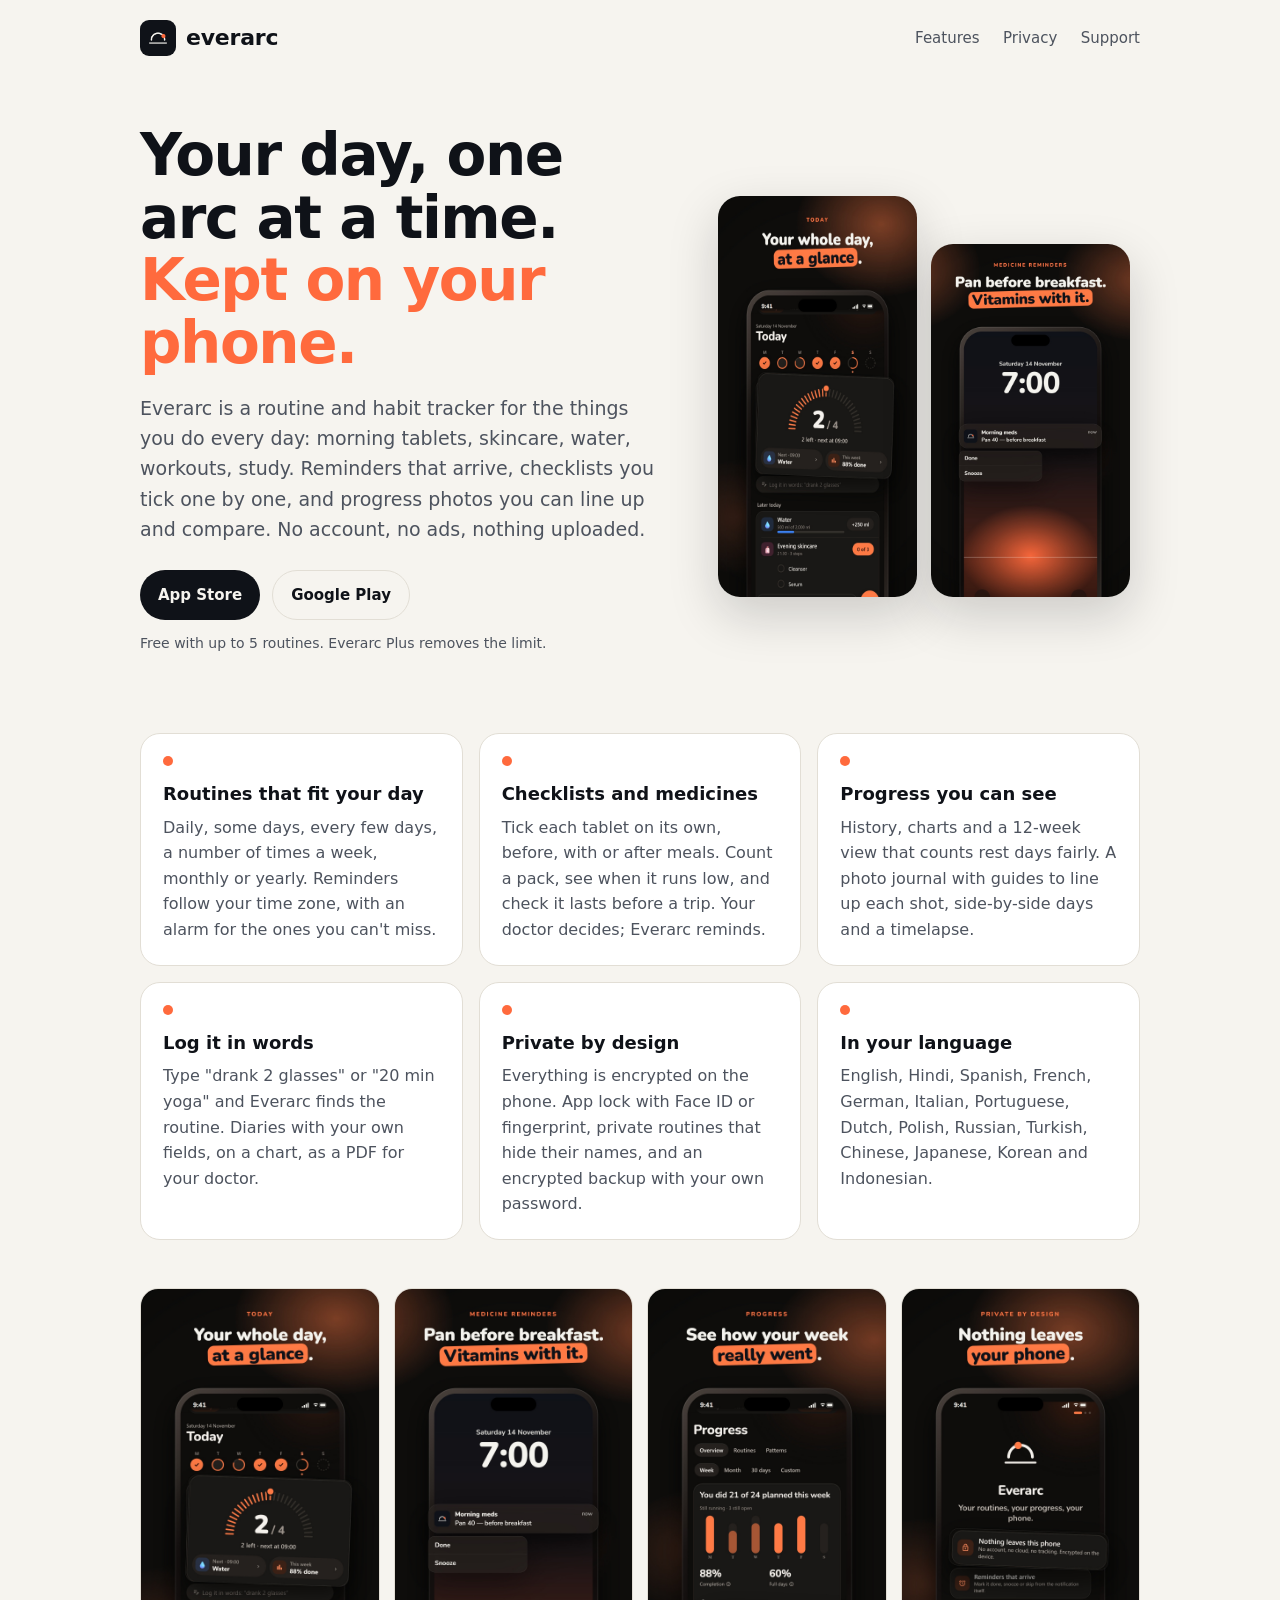
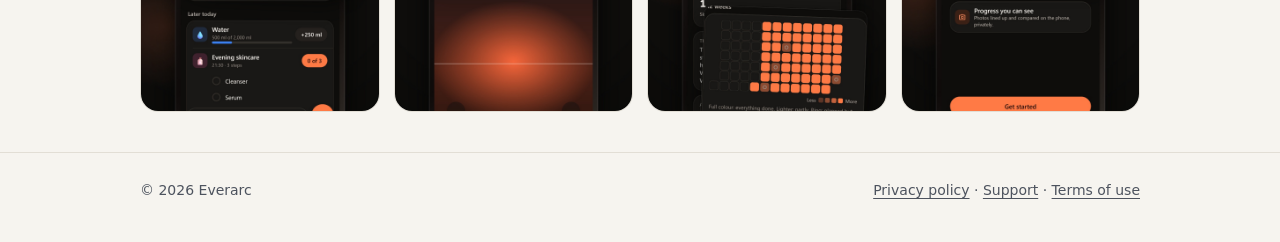
==== index.html @ e2e40fe5 "Everarc site: landing page, privacy policy and support" ====
<!doctype html>
<html lang="en">
<head>
  <meta charset="utf-8">
  <meta name="viewport" content="width=device-width, initial-scale=1">
  <title>Everarc: routines, medicines and progress photos, kept on your phone</title>
  <meta name="description" content="A private routine and habit tracker. Medicine checklists, reminders that arrive and progress photos, encrypted on your phone. No account, no ads, nothing uploaded.">
  <meta name="theme-color" content="#0F1218">
  <link rel="icon" href="img/icon.png">
  <link rel="apple-touch-icon" href="img/icon.png">
  <link rel="stylesheet" href="styles.css">
  <meta property="og:title" content="Everarc">
  <meta property="og:description" content="Routines, medicine checklists and progress photos, kept encrypted on your phone. No account, no ads, nothing uploaded.">
  <meta property="og:image" content="img/og.jpg">
  <meta property="og:type" content="website">
</head>
<body>
  <header class="top">
    <div class="wrap">
      <a class="brand" href="./"><img src="img/icon.png" alt="" width="36" height="36">everarc</a>
      <nav aria-label="Main">
        <a href="#features">Features</a>
        <a href="privacy/">Privacy</a>
        <a href="support/">Support</a>
      </nav>
    </div>
  </header>

  <main>
    <div class="wrap hero">
      <div>
        <h1>Your day, one arc at a time. <em>Kept on your phone.</em></h1>
        <p class="lede">Everarc is a routine and habit tracker for the things you do every day: morning tablets, skincare, water, workouts, study. Reminders that arrive, checklists you tick one by one, and progress photos you can line up and compare. No account, no ads, nothing uploaded.</p>
        <div class="badges">
          <a class="badge" href="https://apps.apple.com/app/id6832285557">App Store</a>
          <a class="badge soft" href="https://play.google.com/store/apps/details?id=com.everarc.app">Google Play</a>
        </div>
        <p class="note">Free with up to 5 routines. Everarc Plus removes the limit.</p>
      </div>
      <div class="phones">
        <img src="img/1-today.jpg" alt="Everarc's Today screen with a morning routine ring and today's routines" width="1080" height="1920">
        <img src="img/2-meds.jpg" alt="A medicine checklist reminder on the lock screen" width="1080" height="1920" loading="lazy">
      </div>
    </div>

    <section id="features" class="wrap points" aria-label="What it does">
      <div class="card"><div class="dot"></div><h3>Routines that fit your day</h3><p>Daily, some days, every few days, a number of times a week, monthly or yearly. Reminders follow your time zone, with an alarm for the ones you can't miss.</p></div>
      <div class="card"><div class="dot"></div><h3>Checklists and medicines</h3><p>Tick each tablet on its own, before, with or after meals. Count a pack, see when it runs low, and check it lasts before a trip. Your doctor decides; Everarc reminds.</p></div>
      <div class="card"><div class="dot"></div><h3>Progress you can see</h3><p>History, charts and a 12-week view that counts rest days fairly. A photo journal with guides to line up each shot, side-by-side days and a timelapse.</p></div>
      <div class="card"><div class="dot"></div><h3>Log it in words</h3><p>Type "drank 2 glasses" or "20 min yoga" and Everarc finds the routine. Diaries with your own fields, on a chart, as a PDF for your doctor.</p></div>
      <div class="card"><div class="dot"></div><h3>Private by design</h3><p>Everything is encrypted on the phone. App lock with Face ID or fingerprint, private routines that hide their names, and an encrypted backup with your own password.</p></div>
      <div class="card"><div class="dot"></div><h3>In your language</h3><p>English, Hindi, Spanish, French, German, Italian, Portuguese, Dutch, Polish, Russian, Turkish, Chinese, Japanese, Korean and Indonesian.</p></div>
    </section>

    <section class="wrap strip" aria-label="Screens">
      <img src="img/1-today.jpg" alt="Today" loading="lazy" width="1080" height="1920">
      <img src="img/2-meds.jpg" alt="Medicine reminder" loading="lazy" width="1080" height="1920">
      <img src="img/5-progress.jpg" alt="Progress charts" loading="lazy" width="1080" height="1920">
      <img src="img/8-privacy.jpg" alt="Nothing leaves your phone" loading="lazy" width="1080" height="1920">
    </section>
  </main>

  <footer>
    <div class="wrap">
      <span>© 2026 Everarc</span>
      <span><a href="privacy/">Privacy policy</a> · <a href="support/">Support</a> · <a href="https://www.apple.com/legal/internet-services/itunes/dev/stdeula/">Terms of use</a></span>
    </div>
  </footer>
</body>
</html>
---- styles.css ----
:root {
  --ink: #0f1218;
  --paper: #f6f4ef;
  --ember: #ff6a3d;
  --ember-deep: #b93a0e;
  --bg: var(--paper);
  --surface: #ffffff;
  --text: var(--ink);
  --muted: #4d535e;
  --line: #e2ded5;
  --link: var(--ember-deep);
  --radius: 20px;
  color-scheme: light dark;
}
@media (prefers-color-scheme: dark) {
  :root {
    --bg: var(--ink);
    --surface: #171b23;
    --text: var(--paper);
    --muted: #a9aeb8;
    --line: #262b35;
    --link: var(--ember);
  }
}

* { box-sizing: border-box; }
html { -webkit-text-size-adjust: 100%; }
body {
  margin: 0;
  background: var(--bg);
  color: var(--text);
  font: 17px/1.6 ui-rounded, "SF Pro Rounded", system-ui, -apple-system, "Segoe UI", Roboto, "Noto Sans", sans-serif;
}
a { color: var(--link); text-underline-offset: 3px; }
a:focus-visible, button:focus-visible { outline: 3px solid var(--ember); outline-offset: 3px; border-radius: 6px; }
img { max-width: 100%; height: auto; display: block; }

.wrap { max-width: 1040px; margin: 0 auto; padding: 0 20px; }
.narrow { max-width: 720px; }

header.top { padding: 20px 0; }
header.top .wrap { display: flex; align-items: center; justify-content: space-between; gap: 16px; }
.brand { display: flex; align-items: center; gap: 10px; text-decoration: none; color: var(--text); font-weight: 650; font-size: 22px; letter-spacing: -0.01em; }
.brand img { width: 36px; height: 36px; border-radius: 9px; }
nav a { color: var(--muted); text-decoration: none; margin-left: 18px; font-size: 15px; }
nav a:hover { color: var(--text); }

.hero { padding-block: 48px 24px; display: grid; gap: 40px; align-items: center; grid-template-columns: 1.1fr 0.9fr; }
.hero h1 { font-size: clamp(36px, 6vw, 58px); line-height: 1.08; letter-spacing: -0.025em; margin: 0 0 18px; }
.hero h1 em { font-style: normal; color: var(--ember); }
.lede { font-size: 19px; color: var(--muted); margin: 0 0 26px; max-width: 34em; }
.badges { display: flex; flex-wrap: wrap; gap: 12px; }
.badge { display: inline-flex; align-items: center; gap: 8px; padding: 12px 18px; border-radius: 999px; background: var(--ink); color: var(--paper); text-decoration: none; font-weight: 600; font-size: 15px; }
@media (prefers-color-scheme: dark) { .badge { background: var(--ember); color: var(--ink); } }
.badge.soft { background: transparent; color: var(--text); border: 1.5px solid var(--line); }
.note { font-size: 14px; color: var(--muted); margin-top: 12px; }

.phones { display: flex; gap: 14px; justify-content: center; }
.phones img { width: 46%; border-radius: 22px; box-shadow: 0 18px 50px rgba(15, 18, 24, 0.18); }
.phones img:nth-child(2) { margin-top: 48px; }

.points { display: grid; grid-template-columns: repeat(3, 1fr); gap: 16px; padding-block: 40px; }
.card { background: var(--surface); border: 1px solid var(--line); border-radius: var(--radius); padding: 22px; }
.card h3 { margin: 0 0 6px; font-size: 18px; }
.card p { margin: 0; color: var(--muted); font-size: 16px; }
.dot { width: 10px; height: 10px; border-radius: 50%; background: var(--ember); margin-bottom: 14px; }

.strip { display: grid; grid-template-columns: repeat(4, 1fr); gap: 14px; padding-block: 8px 40px; }
.strip img { border-radius: 18px; border: 1px solid var(--line); }

section h2 { font-size: 28px; letter-spacing: -0.015em; margin: 0 0 10px; }

.doc { padding-block: 24px 64px; }
.doc h1 { font-size: 40px; letter-spacing: -0.02em; margin: 8px 0 4px; }
.doc h2 { font-size: 21px; margin: 34px 0 8px; }
.doc p, .doc li { color: var(--muted); }
.doc .updated { font-size: 15px; color: var(--muted); margin: 0 0 18px; }
.doc .short { background: var(--surface); border: 1px solid var(--line); border-radius: var(--radius); padding: 18px 20px; color: var(--text); }
details { background: var(--surface); border: 1px solid var(--line); border-radius: 14px; padding: 14px 18px; margin: 10px 0; }
details summary { cursor: pointer; font-weight: 600; color: var(--text); }
details p { margin: 10px 0 2px; }

footer { border-top: 1px solid var(--line); padding: 26px 0 40px; color: var(--muted); font-size: 14px; }
footer .wrap { display: flex; flex-wrap: wrap; gap: 10px 22px; justify-content: space-between; }
footer a { color: var(--muted); }

@media (max-width: 820px) {
  .hero { grid-template-columns: 1fr; padding-block-start: 24px; }
  .points { grid-template-columns: 1fr; }
  .strip { grid-template-columns: repeat(2, 1fr); }
  nav a { margin-left: 12px; }
}
@media (max-width: 420px) {
  nav a:first-child { display: none; }
}
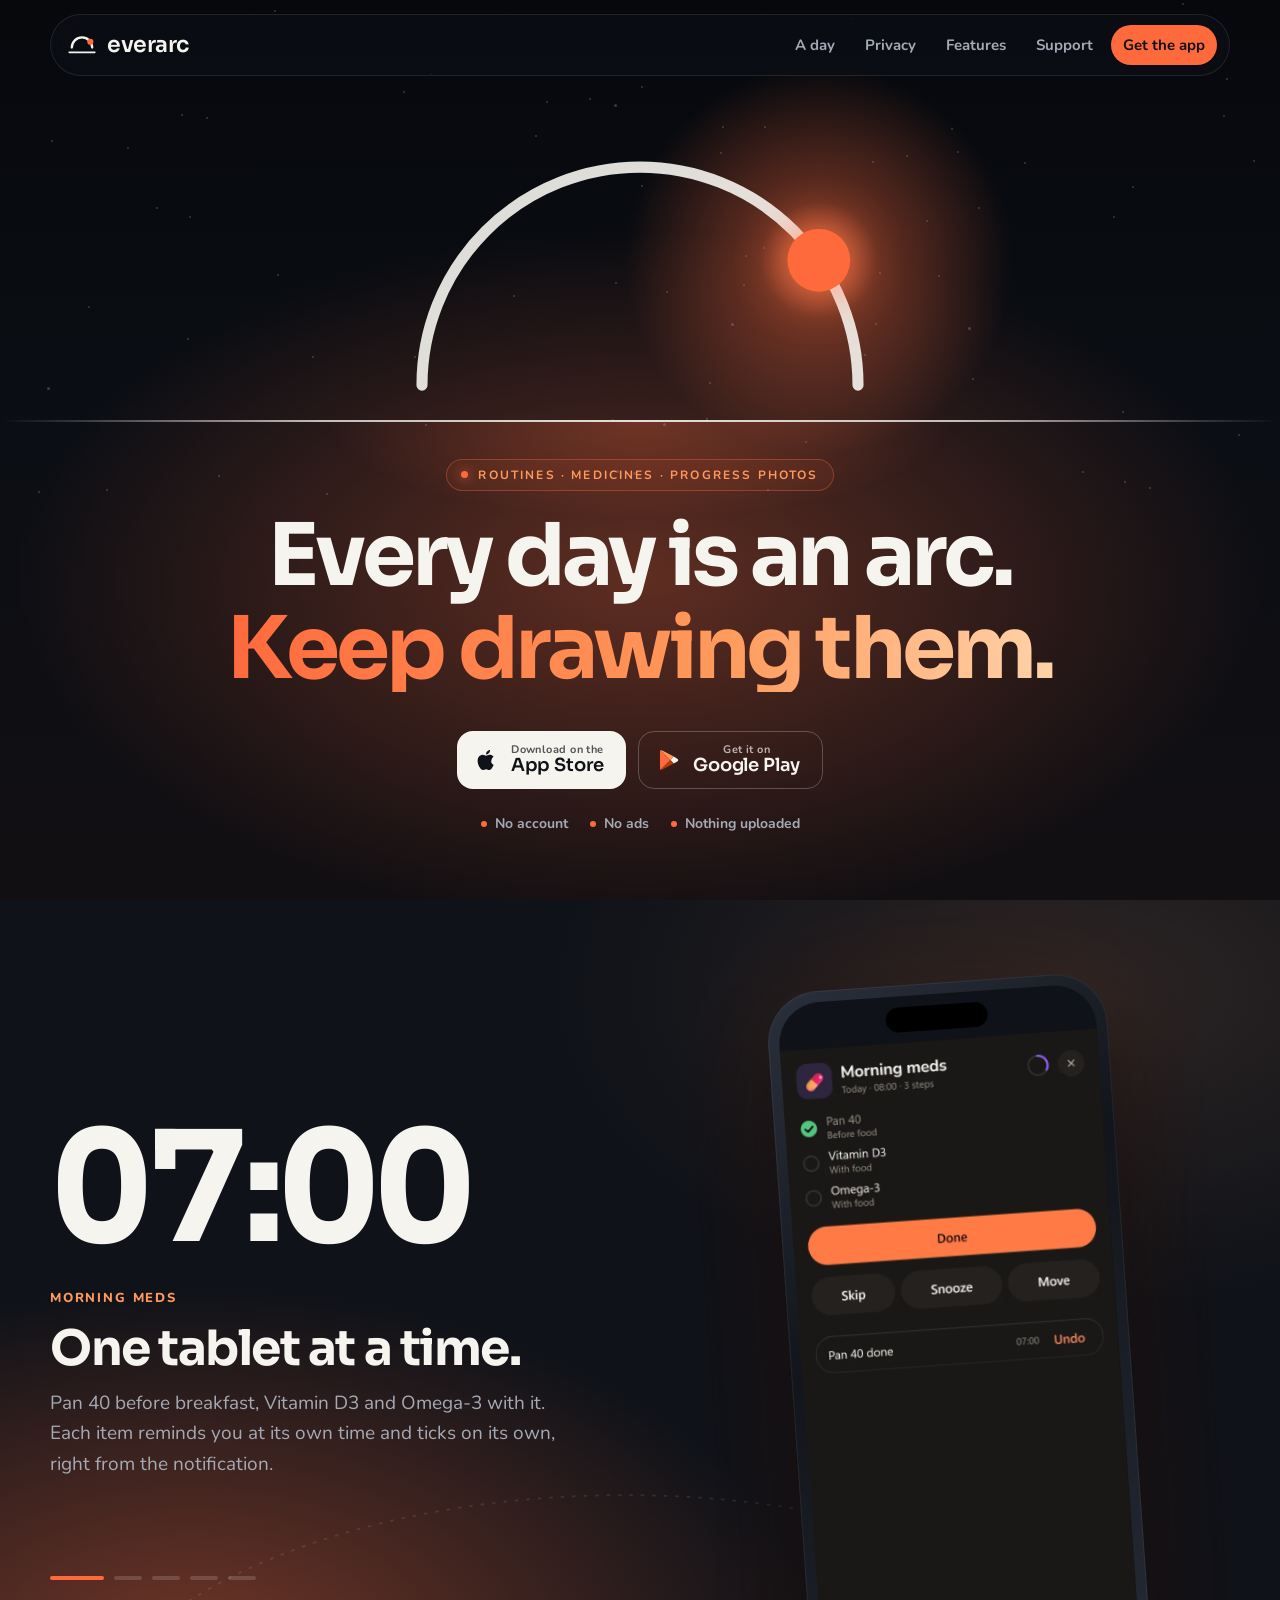
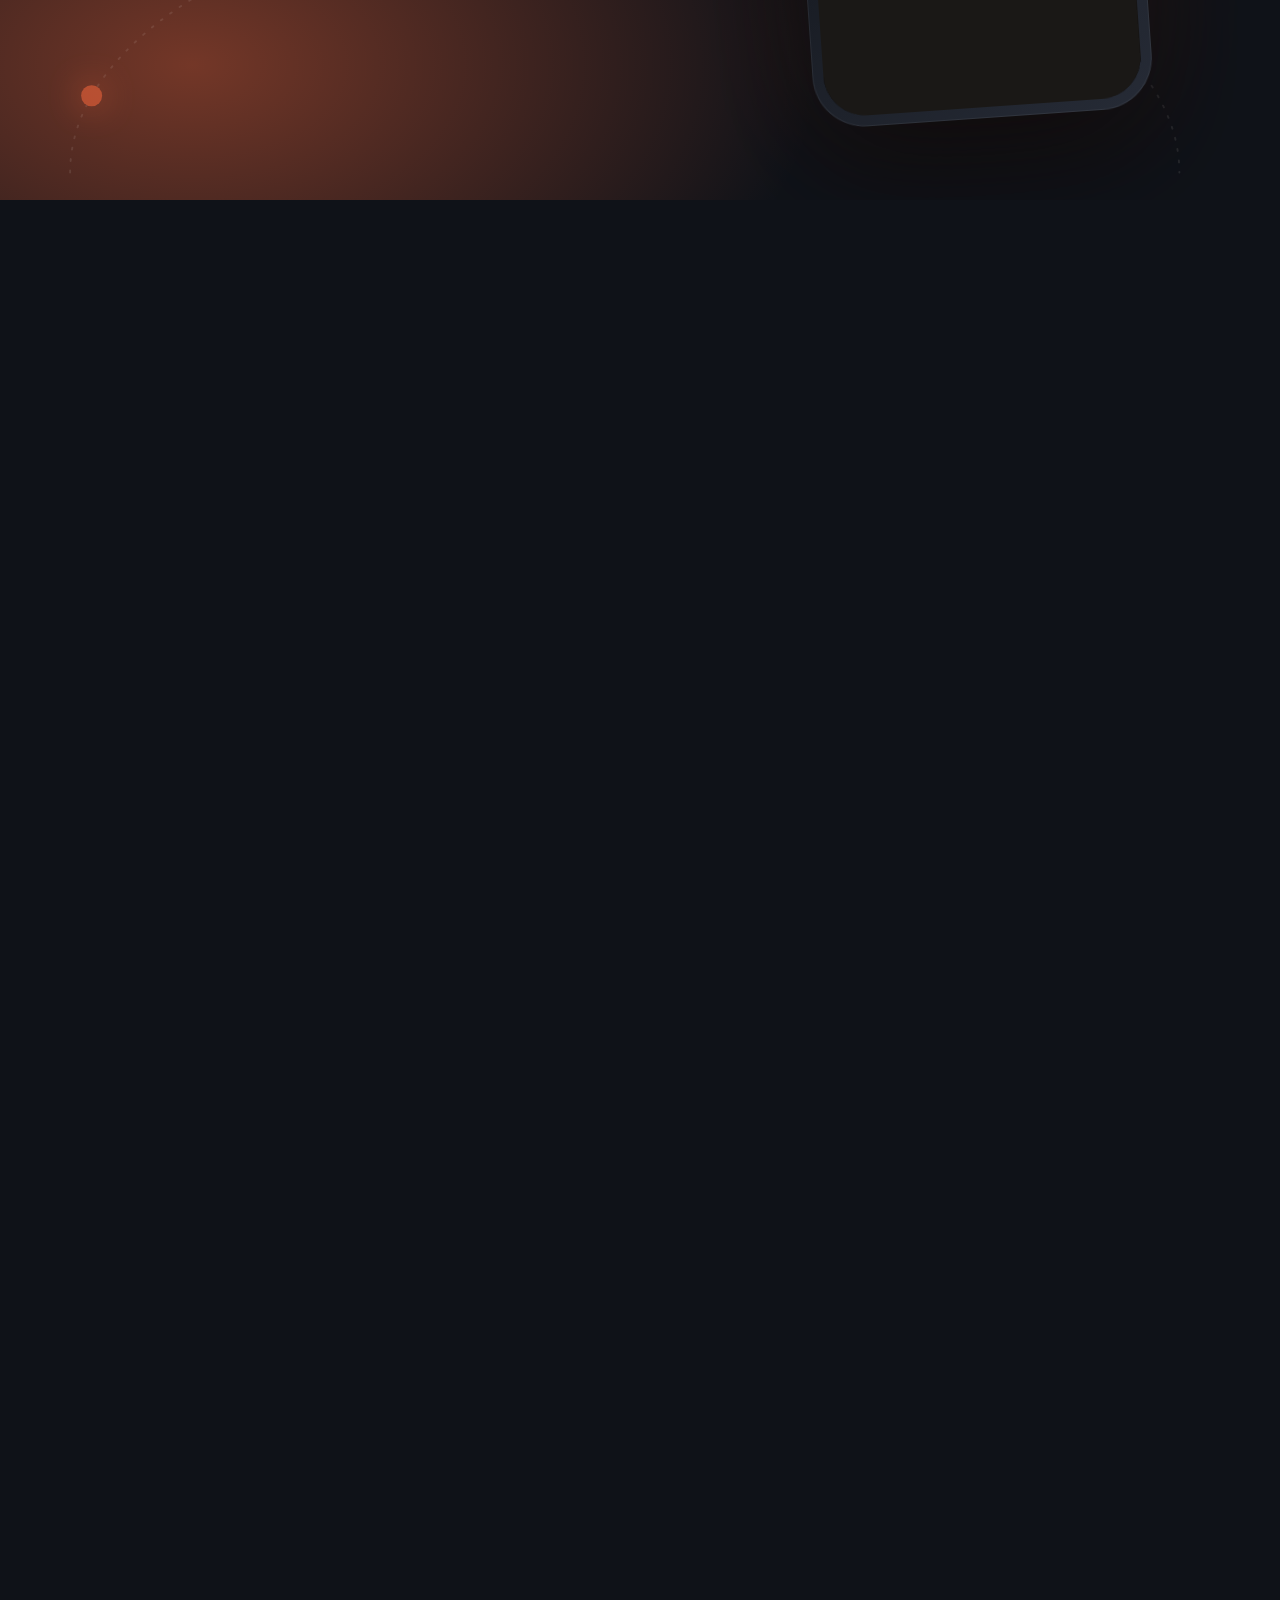
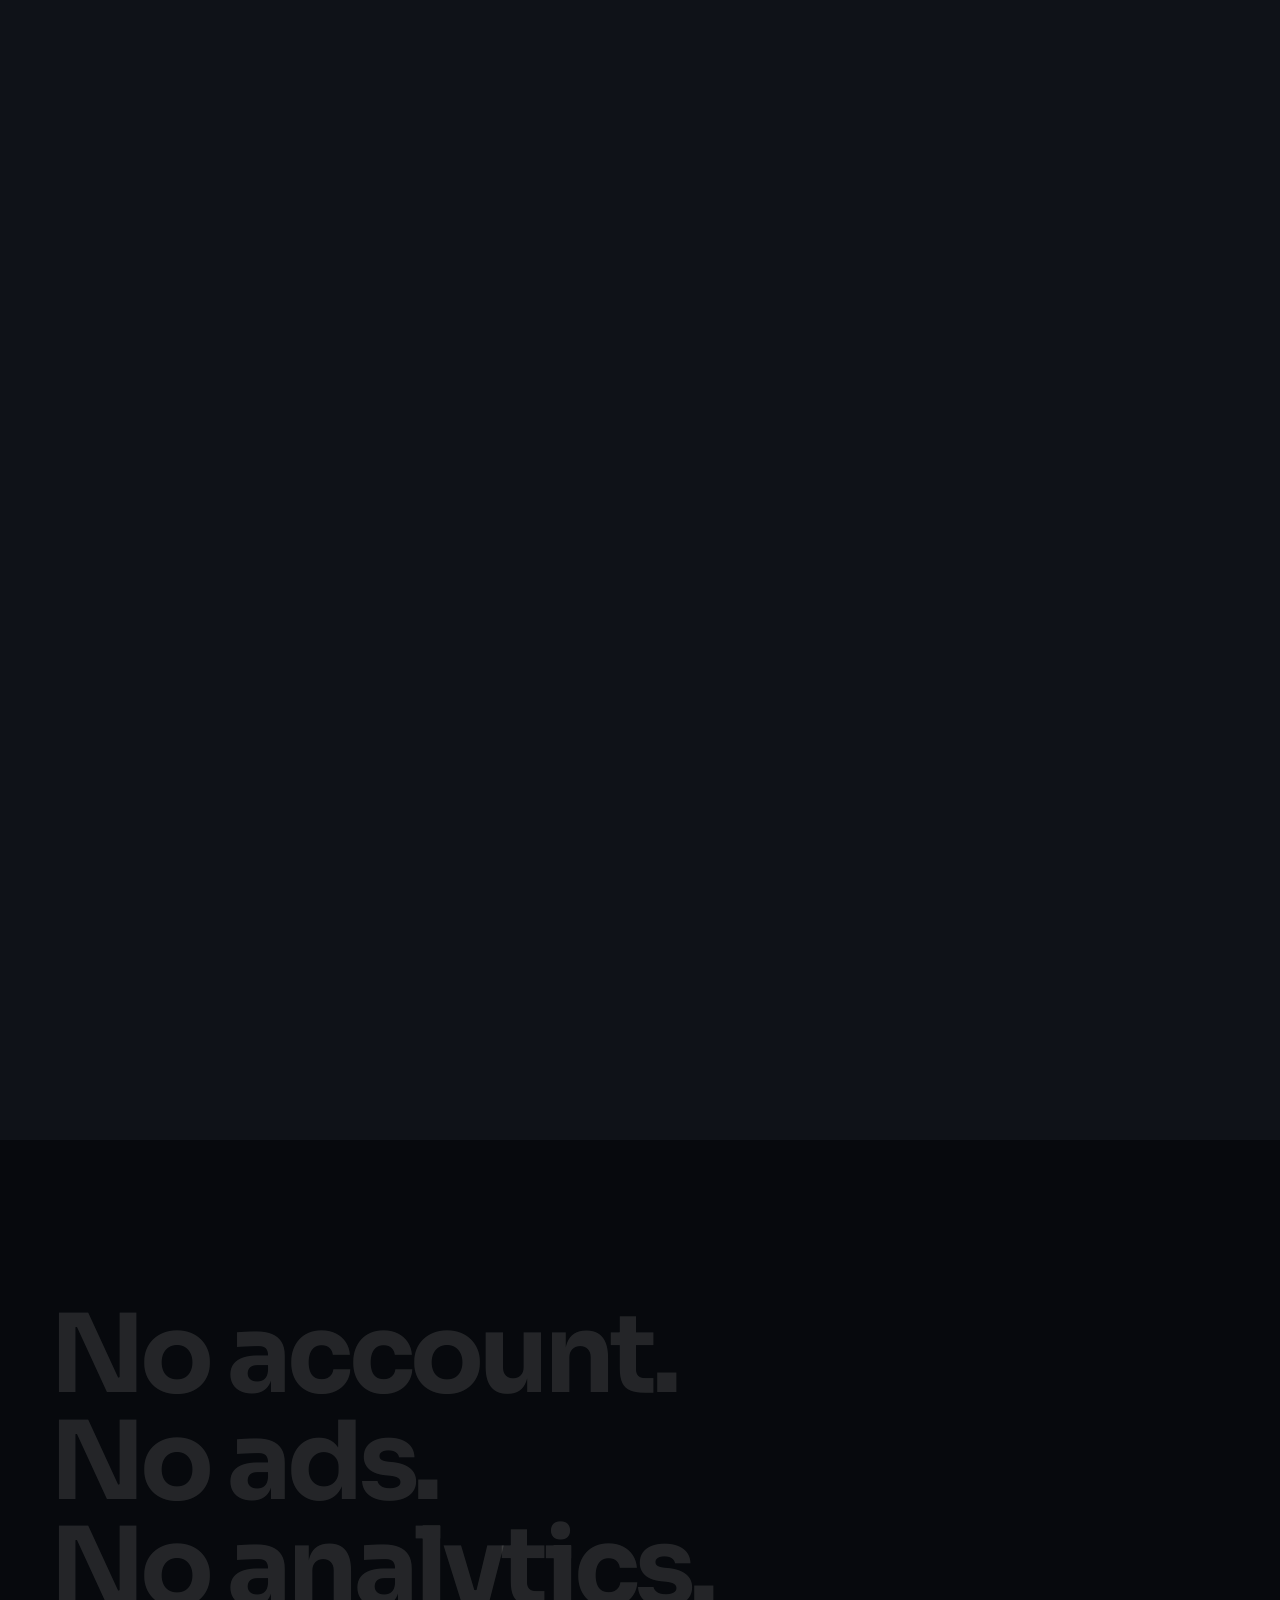
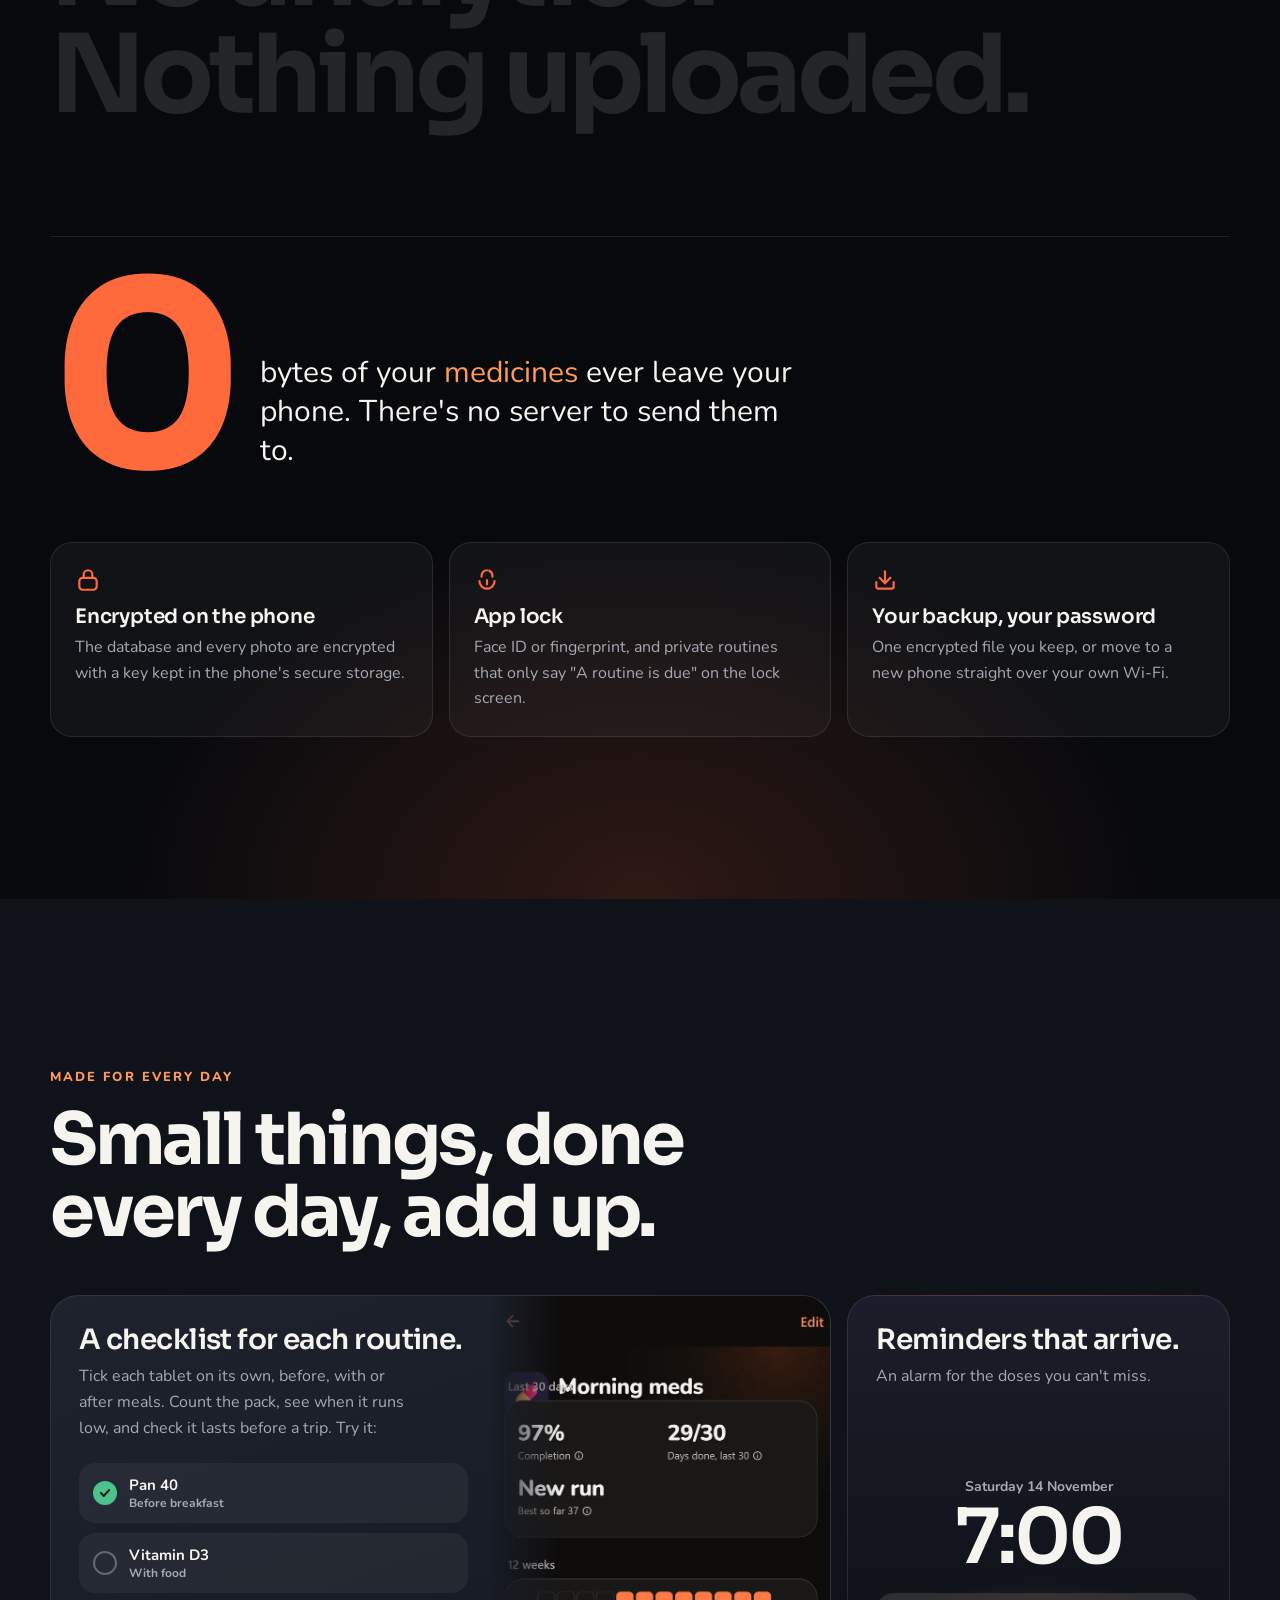
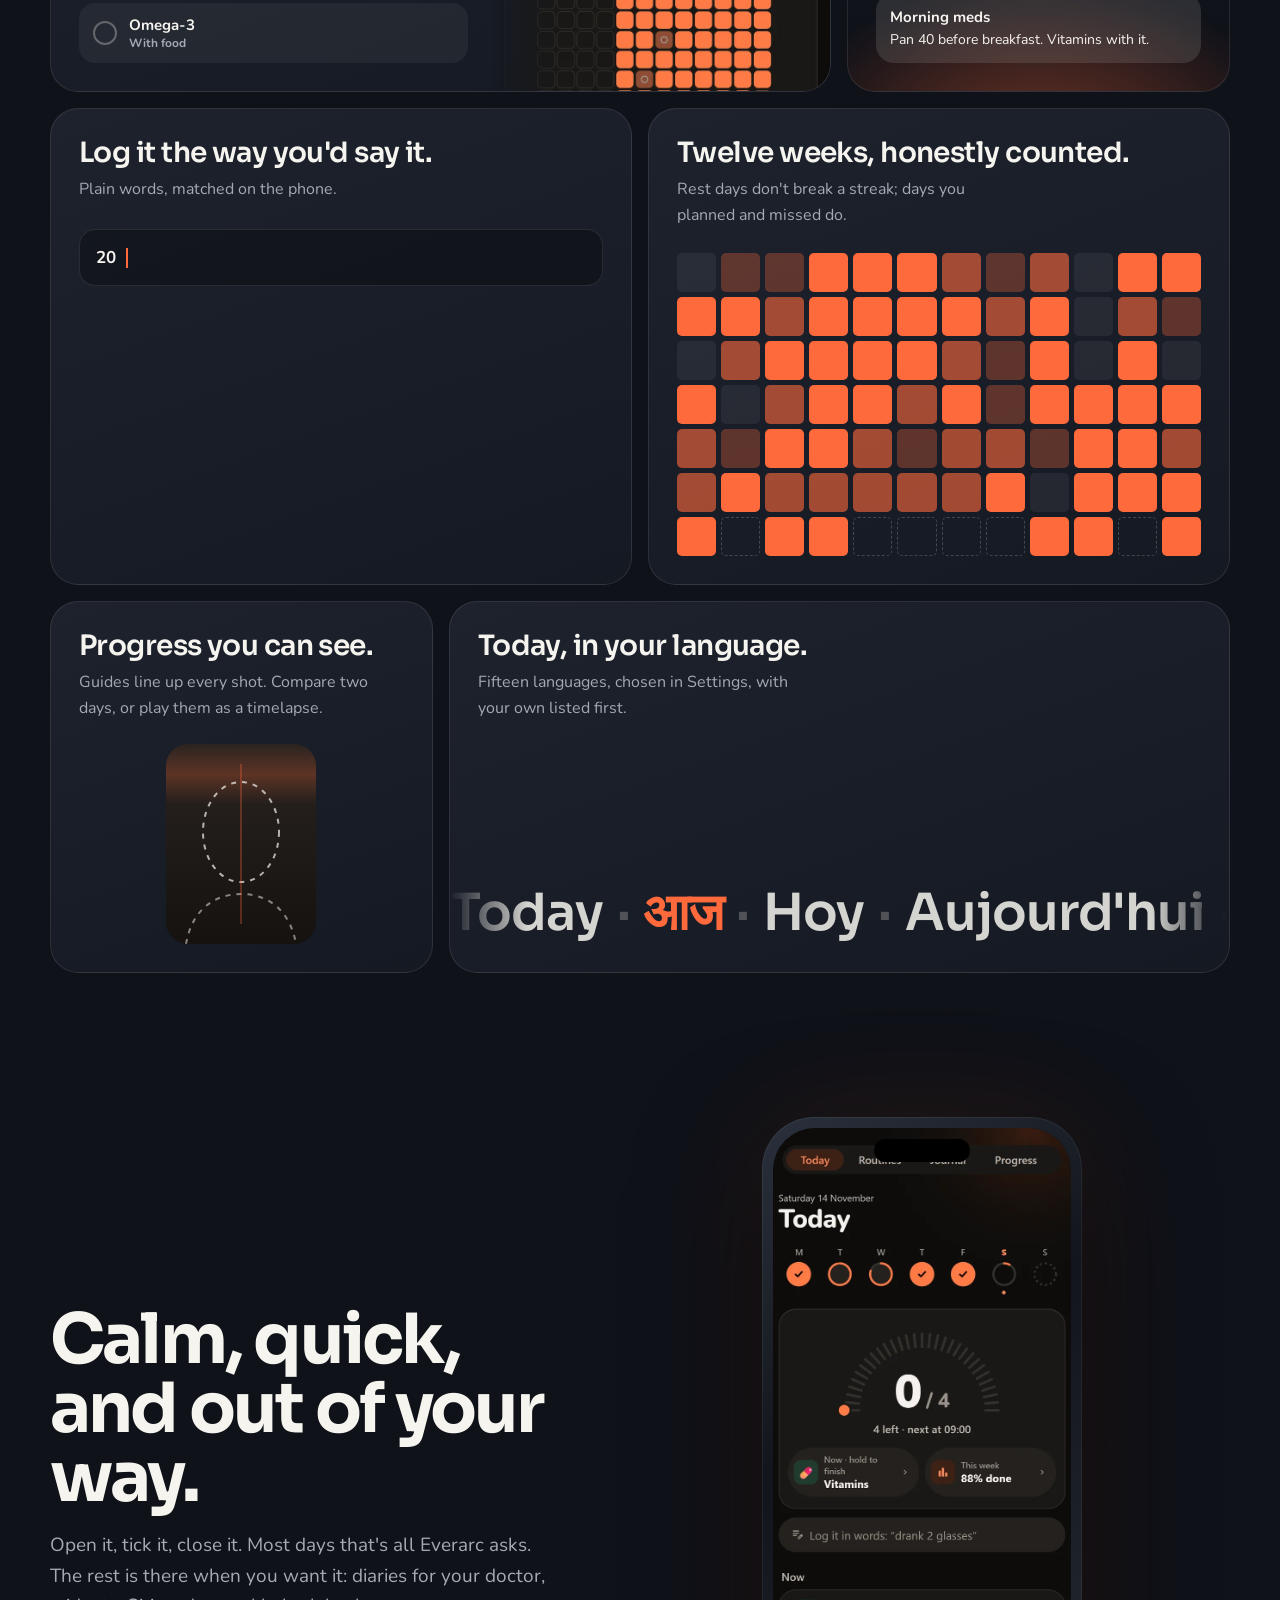
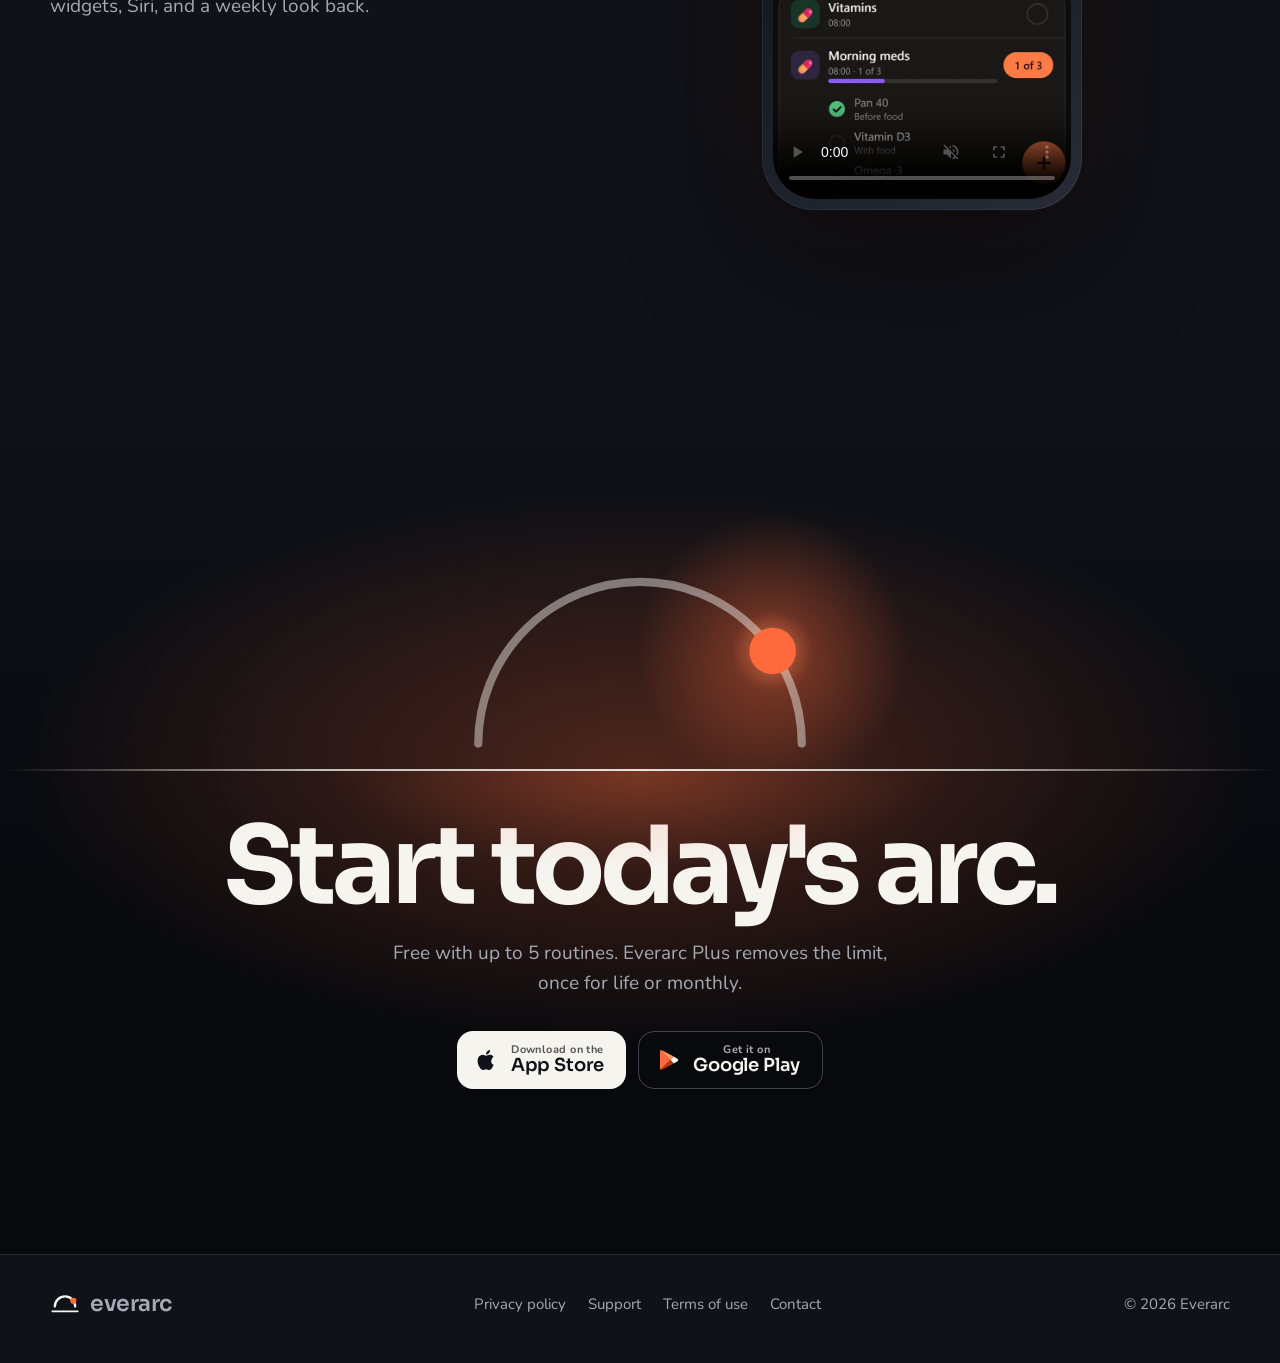
==== commit 2bd3f70e: "Landing page: the sun rises along the arc over a horizon, a day told by the clock with the app on a " ====
--- a/index.html
+++ b/index.html
@@ -2,69 +2,236 @@
 <html lang="en">
 <head>
   <meta charset="utf-8">
-  <meta name="viewport" content="width=device-width, initial-scale=1">
-  <title>Everarc: routines, medicines and progress photos, kept on your phone</title>
+  <meta name="viewport" content="width=device-width, initial-scale=1, viewport-fit=cover">
+  <title>Everarc · Every day is an arc</title>
   <meta name="description" content="A private routine and habit tracker. Medicine checklists, reminders that arrive and progress photos, encrypted on your phone. No account, no ads, nothing uploaded.">
   <meta name="theme-color" content="#0F1218">
   <link rel="icon" href="img/icon.png">
   <link rel="apple-touch-icon" href="img/icon.png">
-  <link rel="stylesheet" href="styles.css">
-  <meta property="og:title" content="Everarc">
+  <link rel="preload" href="fonts/sora-latin-700-normal.woff2" as="font" type="font/woff2" crossorigin>
+  <link rel="preload" href="fonts/nunito-latin-700-normal.woff2" as="font" type="font/woff2" crossorigin>
+  <link rel="stylesheet" href="landing.css">
+  <meta property="og:title" content="Everarc · Every day is an arc">
   <meta property="og:description" content="Routines, medicine checklists and progress photos, kept encrypted on your phone. No account, no ads, nothing uploaded.">
-  <meta property="og:image" content="img/og.jpg">
+  <meta property="og:image" content="https://mad-robot.github.io/Everarc/img/og.jpg">
   <meta property="og:type" content="website">
+  <meta name="twitter:card" content="summary_large_image">
 </head>
 <body>
-  <header class="top">
+  <a class="sr" href="#main">Skip to content</a>
+
+  <header class="nav" id="nav">
     <div class="wrap">
-      <a class="brand" href="./"><img src="img/icon.png" alt="" width="36" height="36">everarc</a>
+      <a class="logo" href="./" aria-label="Everarc home">
+        <svg viewBox="164 330 696 420" aria-hidden="true"><path d="M276 600 A236 236 0 0 1 748 600" fill="none" stroke="#F6F4EF" stroke-width="54" stroke-linecap="round"/><line x1="214" y1="710" x2="810" y2="710" stroke="#F6F4EF" stroke-width="38" stroke-linecap="round"/><circle cx="705.3" cy="464.6" r="72" fill="#FF6A3D"/></svg>
+        everarc
+      </a>
       <nav aria-label="Main">
+        <a href="#day">A day</a>
+        <a href="#privacy">Privacy</a>
         <a href="#features">Features</a>
-        <a href="privacy/">Privacy</a>
         <a href="support/">Support</a>
+        <a class="cta" href="#get">Get the app</a>
       </nav>
     </div>
   </header>
 
-  <main>
-    <div class="wrap hero">
-      <div>
-        <h1>Your day, one arc at a time. <em>Kept on your phone.</em></h1>
-        <p class="lede">Everarc is a routine and habit tracker for the things you do every day: morning tablets, skincare, water, workouts, study. Reminders that arrive, checklists you tick one by one, and progress photos you can line up and compare. No account, no ads, nothing uploaded.</p>
-        <div class="badges">
-          <a class="badge" href="https://apps.apple.com/app/id6832285557">App Store</a>
-          <a class="badge soft" href="https://play.google.com/store/apps/details?id=com.everarc.app">Google Play</a>
-        </div>
-        <p class="note">Free with up to 5 routines. Everarc Plus removes the limit.</p>
-      </div>
-      <div class="phones">
-        <img src="img/1-today.jpg" alt="Everarc's Today screen with a morning routine ring and today's routines" width="1080" height="1920">
-        <img src="img/2-meds.jpg" alt="A medicine checklist reminder on the lock screen" width="1080" height="1920" loading="lazy">
-      </div>
-    </div>
-
-    <section id="features" class="wrap points" aria-label="What it does">
-      <div class="card"><div class="dot"></div><h3>Routines that fit your day</h3><p>Daily, some days, every few days, a number of times a week, monthly or yearly. Reminders follow your time zone, with an alarm for the ones you can't miss.</p></div>
-      <div class="card"><div class="dot"></div><h3>Checklists and medicines</h3><p>Tick each tablet on its own, before, with or after meals. Count a pack, see when it runs low, and check it lasts before a trip. Your doctor decides; Everarc reminds.</p></div>
-      <div class="card"><div class="dot"></div><h3>Progress you can see</h3><p>History, charts and a 12-week view that counts rest days fairly. A photo journal with guides to line up each shot, side-by-side days and a timelapse.</p></div>
-      <div class="card"><div class="dot"></div><h3>Log it in words</h3><p>Type "drank 2 glasses" or "20 min yoga" and Everarc finds the routine. Diaries with your own fields, on a chart, as a PDF for your doctor.</p></div>
-      <div class="card"><div class="dot"></div><h3>Private by design</h3><p>Everything is encrypted on the phone. App lock with Face ID or fingerprint, private routines that hide their names, and an encrypted backup with your own password.</p></div>
-      <div class="card"><div class="dot"></div><h3>In your language</h3><p>English, Hindi, Spanish, French, German, Italian, Portuguese, Dutch, Polish, Russian, Turkish, Chinese, Japanese, Korean and Indonesian.</p></div>
-    </section>
-
-    <section class="wrap strip" aria-label="Screens">
-      <img src="img/1-today.jpg" alt="Today" loading="lazy" width="1080" height="1920">
-      <img src="img/2-meds.jpg" alt="Medicine reminder" loading="lazy" width="1080" height="1920">
-      <img src="img/5-progress.jpg" alt="Progress charts" loading="lazy" width="1080" height="1920">
-      <img src="img/8-privacy.jpg" alt="Nothing leaves your phone" loading="lazy" width="1080" height="1920">
+  <main id="main">
+    <!-- hero: the mark assembles itself, the sun rises along today's arc -->
+    <section class="hero" id="hero" aria-labelledby="h-hero">
+      <div class="sky"></div>
+      <div class="stars" data-stars="70"></div>
+      <div class="wrap hero-inner">
+        <svg class="sunart" viewBox="210 300 604 340" aria-hidden="true">
+          <defs>
+            <radialGradient id="glow"><stop offset="0" stop-color="#FF8A55" stop-opacity="0.9"/><stop offset="0.3" stop-color="#FF6A3D" stop-opacity="0.38"/><stop offset="1" stop-color="#FF6A3D" stop-opacity="0"/></radialGradient>
+          </defs>
+          <circle id="heroGlow" cx="276" cy="600" r="210" fill="url(#glow)"/>
+          <path id="heroArc" class="arc" d="M276 600 A236 236 0 0 1 748 600"/>
+          <circle id="heroSun" cx="276" cy="600" r="34" fill="#FF6A3D"/>
+        </svg>
+        <div class="horizon" aria-hidden="true"></div>
+        <div class="hero-copy">
+          <span class="eyebrow"><b></b>Routines · medicines · progress photos</span>
+          <h1 class="big" id="h-hero"><span class="line"><span>Every day is an arc.</span></span><span class="line"><span>Keep drawing them.</span></span></h1>
+          <div class="stores">
+            <a class="store" href="https://apps.apple.com/app/id6832285557"><svg viewBox="0 0 24 24" aria-hidden="true"><path fill="currentColor" d="M16.4 12.7c0-2.6 2.1-3.8 2.2-3.9-1.2-1.8-3.1-2-3.7-2-1.6-.2-3.1.9-3.9.9-.8 0-2-.9-3.3-.9-1.7 0-3.3 1-4.2 2.5-1.8 3.1-.5 7.7 1.3 10.2.8 1.2 1.8 2.6 3.1 2.6 1.2 0 1.7-.8 3.2-.8s1.9.8 3.2.8c1.3 0 2.2-1.3 3-2.5.9-1.4 1.3-2.7 1.3-2.8 0 0-2.5-1-2.5-4.1ZM14 5.1c.7-.8 1.1-1.9 1-3.1-1 0-2.2.7-2.9 1.5-.6.7-1.2 1.9-1 3 1.1.1 2.2-.6 2.9-1.4Z"/></svg><span><small>Download on the</small><strong>App Store</strong></span></a>
+            <a class="store alt" href="https://play.google.com/store/apps/details?id=com.everarc.app"><svg viewBox="0 0 24 24" aria-hidden="true"><path fill="#FF6A3D" d="M3.6 2.3 13.4 12l-9.8 9.7c-.4-.2-.6-.6-.6-1.1V3.4c0-.5.2-.9.6-1.1Z"/><path fill="#F6F4EF" d="m16.8 8.6-3.4 3.4 3.4 3.4 3.8-2.2c.8-.5.8-1.7 0-2.2l-3.8-2.4Z"/><path fill="#FF9A5C" d="M13.4 12 3.6 2.3c.3-.2.8-.2 1.2 0l12 6.3-3.4 3.4Z"/><path fill="#B93A0E" d="m13.4 12 3.4 3.4-12 6.3c-.4.2-.9.2-1.2 0l9.8-9.7Z"/></svg><span><small>Get it on</small><strong>Google Play</strong></span></a>
+          </div>
+          <div class="trust"><span>No account</span><span>No ads</span><span>Nothing uploaded</span></div>
+        </div>
+      </div>
+    </section>
+
+    <!-- a day: the clock runs as you scroll -->
+    <section class="day" id="day" aria-label="A day with Everarc">
+      <div class="day-stage">
+        <div class="day-sky"></div>
+        <svg class="day-arc" viewBox="0 0 1200 320" preserveAspectRatio="xMidYMid meet" aria-hidden="true"><path id="dayPath" d="M20 310 A580 290 0 0 1 1180 310"/><circle class="sun" id="daySun" r="11" cx="20" cy="310"/></svg>
+        <div class="wrap day-grid">
+          <div class="day-copy">
+            <div class="clock" id="clock" aria-hidden="true">07:00</div>
+            <div class="beats">
+              <article class="beat on" data-time="07:00" data-g1="rgba(255,106,61,0.42)" data-g2="rgba(255,170,120,0.12)" data-gx="15%" data-gy="85%">
+                <span class="tag">Morning meds</span>
+                <h2>One tablet at a time.</h2>
+                <p>Pan 40 before breakfast, Vitamin D3 and Omega-3 with it. Each item reminds you at its own time and ticks on its own, right from the notification.</p>
+              </article>
+              <article class="beat" data-time="09:00" data-g1="rgba(255,170,90,0.32)" data-g2="rgba(255,220,170,0.14)" data-gx="30%" data-gy="30%">
+                <span class="tag">Today</span>
+                <h2>Your whole day, at a glance.</h2>
+                <p>What's now, what's next and what's done, on one ring. Swipe a row to finish it, or skip it with a reason.</p>
+              </article>
+              <article class="beat" data-time="13:00" data-g1="rgba(120,190,255,0.22)" data-g2="rgba(255,190,130,0.18)" data-gx="50%" data-gy="5%">
+                <span class="tag">Log it in words</span>
+                <h2>"Drank 2 glasses."</h2>
+                <p>Type it the way you'd say it. Everarc finds the routine and logs it once you say yes. The model runs on your phone.</p>
+              </article>
+              <article class="beat" data-time="21:30" data-g1="rgba(140,110,255,0.28)" data-g2="rgba(255,106,61,0.16)" data-gx="80%" data-gy="25%">
+                <span class="tag">Evening skincare</span>
+                <h2>Still to go: 0 of 3.</h2>
+                <p>Cleanser, serum, moisturiser. Checklists keep their place, and a routine you only half finished stays honest about it.</p>
+              </article>
+              <article class="beat" data-time="Sun" data-g1="rgba(255,106,61,0.38)" data-g2="rgba(120,90,255,0.14)" data-gx="85%" data-gy="85%">
+                <span class="tag">The week</span>
+                <h2>See the arc you drew.</h2>
+                <p>21 of 24 done this week. Charts, a 12-week view and streaks that count rest days fairly, all worked out on the phone.</p>
+              </article>
+            </div>
+            <div class="dots" aria-hidden="true"><i class="on"></i><i></i><i></i><i></i><i></i></div>
+          </div>
+          <div class="phone-wrap">
+            <div class="phone" role="img" aria-label="Everarc on a phone, showing the screen for the time of day">
+              <div class="island"></div>
+              <div class="screen">
+                <img class="on" src="img/s-sheet.webp" alt="" width="720" height="1560">
+                <img src="img/s-today.webp" alt="" width="720" height="1560" loading="lazy">
+                <img src="img/s-log.webp" alt="" width="720" height="1560" loading="lazy">
+                <img src="img/s-today-done.webp" alt="" width="720" height="1560" loading="lazy">
+                <img src="img/s-progress.webp" alt="" width="720" height="1560" loading="lazy">
+              </div>
+            </div>
+          </div>
+        </div>
+      </div>
+    </section>
+
+    <!-- privacy -->
+    <section class="privacy" id="privacy" aria-labelledby="h-priv">
+      <div class="wrap">
+        <h2 class="manifesto" id="h-priv"><span>No account.</span><span>No ads.</span><span>No analytics.</span><span>Nothing uploaded.</span></h2>
+        <div class="zero rv">
+          <div class="n" aria-hidden="true">0</div>
+          <p>bytes of your <em id="zeroWord">routines</em> ever leave your phone. There's no server to send them to.</p>
+        </div>
+        <div class="locks">
+          <div class="lock rv"><svg viewBox="0 0 24 24" fill="none" stroke="currentColor" stroke-width="2" stroke-linecap="round" aria-hidden="true"><rect x="4" y="10" width="16" height="11" rx="3"/><path d="M8 10V7a4 4 0 0 1 8 0v3"/></svg><h3>Encrypted on the phone</h3><p>The database and every photo are encrypted with a key kept in the phone's secure storage.</p></div>
+          <div class="lock rv"><svg viewBox="0 0 24 24" fill="none" stroke="currentColor" stroke-width="2" stroke-linecap="round" aria-hidden="true"><path d="M12 3a5 5 0 0 0-5 5v1"/><path d="M17 9V8a5 5 0 0 0-3-4.6"/><path d="M5 13a7 7 0 0 0 14 0"/><path d="M12 12v4"/></svg><h3>App lock</h3><p>Face ID or fingerprint, and private routines that only say "A routine is due" on the lock screen.</p></div>
+          <div class="lock rv"><svg viewBox="0 0 24 24" fill="none" stroke="currentColor" stroke-width="2" stroke-linecap="round" aria-hidden="true"><path d="M4 14v4a2 2 0 0 0 2 2h12a2 2 0 0 0 2-2v-4"/><path d="M12 4v11"/><path d="m7 10 5 5 5-5"/></svg><h3>Your backup, your password</h3><p>One encrypted file you keep, or move to a new phone straight over your own Wi-Fi.</p></div>
+        </div>
+      </div>
+    </section>
+
+    <!-- features -->
+    <section class="features" id="features" aria-labelledby="h-feat">
+      <div class="wrap">
+        <div class="section-head rv"><span class="k">Made for every day</span><h2 id="h-feat">Small things, done every day, add up.</h2></div>
+        <div class="bento">
+          <article class="tile t-meds rv">
+            <div>
+              <h3>A checklist for each routine.</h3>
+              <p>Tick each tablet on its own, before, with or after meals. Count the pack, see when it runs low, and check it lasts before a trip. Try it:</p>
+              <div class="pills">
+                <button class="pill" type="button" aria-pressed="true"><span class="box"><svg viewBox="0 0 24 24" fill="none" stroke="currentColor" stroke-width="3.5" stroke-linecap="round" stroke-linejoin="round"><path d="m5 12 5 5 9-10"/></svg></span><span>Pan 40<small>Before breakfast</small></span></button>
+                <button class="pill" type="button" aria-pressed="false"><span class="box"><svg viewBox="0 0 24 24" fill="none" stroke="currentColor" stroke-width="3.5" stroke-linecap="round" stroke-linejoin="round"><path d="m5 12 5 5 9-10"/></svg></span><span>Vitamin D3<small>With food</small></span></button>
+                <button class="pill" type="button" aria-pressed="false"><span class="box"><svg viewBox="0 0 24 24" fill="none" stroke="currentColor" stroke-width="3.5" stroke-linecap="round" stroke-linejoin="round"><path d="m5 12 5 5 9-10"/></svg></span><span>Omega-3<small>With food</small></span></button>
+              </div>
+            </div>
+            <div class="crop" aria-hidden="true"><img src="img/s-meds.webp" alt="" width="720" height="1560" loading="lazy"></div>
+          </article>
+          <article class="tile t-alarm rv">
+            <div><h3>Reminders that arrive.</h3><p>An alarm for the doses you can't miss.</p></div>
+            <div class="lockclock" aria-hidden="true">
+              <div class="d">Saturday 14 November</div>
+              <div class="t">7:00</div>
+              <div class="notif"><b>Morning meds</b>Pan 40 before breakfast. Vitamins with it.</div>
+            </div>
+          </article>
+          <article class="tile t-words rv">
+            <h3>Log it the way you'd say it.</h3>
+            <p>Plain words, matched on the phone.</p>
+            <div class="typer" aria-hidden="true"><span id="typed"></span><span class="caret"></span></div>
+            <div class="match" id="match" aria-live="polite"></div>
+          </article>
+          <article class="tile t-heat rv">
+            <h3>Twelve weeks, honestly counted.</h3>
+            <p>Rest days don't break a streak; days you planned and missed do.</p>
+            <div class="heat" id="heat" aria-hidden="true"></div>
+          </article>
+          <article class="tile t-photo rv">
+            <h3>Progress you can see.</h3>
+            <p>Guides line up every shot. Compare two days, or play them as a timelapse.</p>
+            <div class="guide" aria-hidden="true"><div class="scan"></div><svg viewBox="0 0 150 200"><ellipse cx="75" cy="88" rx="38" ry="50" fill="none" stroke="#F6F4EF" stroke-opacity="0.7" stroke-width="2" stroke-dasharray="5 6"/><path d="M20 200c6-34 28-50 55-50s49 16 55 50" fill="none" stroke="#F6F4EF" stroke-opacity="0.5" stroke-width="2" stroke-dasharray="5 6"/><line x1="75" y1="20" x2="75" y2="180" stroke="#FF6A3D" stroke-opacity="0.6" stroke-width="1"/></svg></div>
+          </article>
+          <article class="tile t-lang rv">
+            <div><h3>Today, in your language.</h3><p>Fifteen languages, chosen in Settings, with your own listed first.</p></div>
+            <div class="marquee" aria-hidden="true"><div><span>Today</span><span>आज</span><span>Hoy</span><span>Aujourd'hui</span><span>Heute</span><span>Oggi</span><span>Hoje</span><span>Vandaag</span><span>Dzisiaj</span><span>Сегодня</span><span>Bugün</span><span>今天</span><span>今日</span><span>오늘</span><span>Hari ini</span><span>Today</span><span>आज</span><span>Hoy</span><span>Aujourd'hui</span><span>Heute</span><span>Oggi</span><span>Hoje</span><span>Vandaag</span><span>Dzisiaj</span><span>Сегодня</span><span>Bugün</span><span>今天</span><span>今日</span><span>오늘</span><span>Hari ini</span></div></div>
+          </article>
+        </div>
+      </div>
+    </section>
+
+    <!-- film -->
+    <section class="film" aria-labelledby="h-film">
+      <div class="wrap film-grid">
+        <div class="rv">
+          <h2 id="h-film">Calm, quick, and out of your way.</h2>
+          <p>Open it, tick it, close it. Most days that's all Everarc asks. The rest is there when you want it: diaries for your doctor, widgets, Siri, and a weekly look back.</p>
+        </div>
+        <div class="phone rv" role="img" aria-label="A short film of Everarc in use">
+          <div class="island"></div>
+          <div class="screen"><video id="film" muted loop playsinline preload="none" poster="img/s-today.webp" data-src="video/preview.mp4"></video></div>
+        </div>
+      </div>
+    </section>
+
+    <!-- finale: the sun sets -->
+    <section class="finale" id="get" aria-labelledby="h-get">
+      <div class="sky2"></div>
+      <div class="stars" data-stars="90"></div>
+      <div class="wrap set-inner">
+        <svg class="sunart setart" viewBox="210 300 604 340" aria-hidden="true">
+          <defs>
+            <radialGradient id="glow2"><stop offset="0" stop-color="#FF8A55" stop-opacity="0.8"/><stop offset="0.3" stop-color="#FF6A3D" stop-opacity="0.3"/><stop offset="1" stop-color="#FF6A3D" stop-opacity="0"/></radialGradient>
+            <clipPath id="aboveHorizon"><rect x="0" y="0" width="1100" height="640"/></clipPath>
+          </defs>
+          <g clip-path="url(#aboveHorizon)">
+            <circle id="setGlow" cx="705.3" cy="464.6" r="200" fill="url(#glow2)"/>
+            <path id="setArc" class="arc" d="M276 600 A236 236 0 0 1 748 600"/>
+            <circle id="setSun" cx="705.3" cy="464.6" r="34" fill="#FF6A3D"/>
+          </g>
+        </svg>
+        <div class="horizon set-horizon" aria-hidden="true"></div>
+      </div>
+      <div class="wrap set-copy">
+        <h2 class="rv" id="h-get">Start today's arc.</h2>
+        <p class="rv">Free with up to 5 routines. Everarc Plus removes the limit, once for life or monthly.</p>
+        <div class="stores rv">
+          <a class="store" href="https://apps.apple.com/app/id6832285557"><svg viewBox="0 0 24 24" aria-hidden="true"><path fill="currentColor" d="M16.4 12.7c0-2.6 2.1-3.8 2.2-3.9-1.2-1.8-3.1-2-3.7-2-1.6-.2-3.1.9-3.9.9-.8 0-2-.9-3.3-.9-1.7 0-3.3 1-4.2 2.5-1.8 3.1-.5 7.7 1.3 10.2.8 1.2 1.8 2.6 3.1 2.6 1.2 0 1.7-.8 3.2-.8s1.9.8 3.2.8c1.3 0 2.2-1.3 3-2.5.9-1.4 1.3-2.7 1.3-2.8 0 0-2.5-1-2.5-4.1ZM14 5.1c.7-.8 1.1-1.9 1-3.1-1 0-2.2.7-2.9 1.5-.6.7-1.2 1.9-1 3 1.1.1 2.2-.6 2.9-1.4Z"/></svg><span><small>Download on the</small><strong>App Store</strong></span></a>
+          <a class="store alt" href="https://play.google.com/store/apps/details?id=com.everarc.app"><svg viewBox="0 0 24 24" aria-hidden="true"><path fill="#FF6A3D" d="M3.6 2.3 13.4 12l-9.8 9.7c-.4-.2-.6-.6-.6-1.1V3.4c0-.5.2-.9.6-1.1Z"/><path fill="#F6F4EF" d="m16.8 8.6-3.4 3.4 3.4 3.4 3.8-2.2c.8-.5.8-1.7 0-2.2l-3.8-2.4Z"/><path fill="#FF9A5C" d="M13.4 12 3.6 2.3c.3-.2.8-.2 1.2 0l12 6.3-3.4 3.4Z"/><path fill="#B93A0E" d="m13.4 12 3.4 3.4-12 6.3c-.4.2-.9.2-1.2 0l9.8-9.7Z"/></svg><span><small>Get it on</small><strong>Google Play</strong></span></a>
+        </div>
+      </div>
     </section>
   </main>
 
   <footer>
     <div class="wrap">
+      <a class="logo" href="./" aria-label="Everarc home"><svg viewBox="164 330 696 420" aria-hidden="true"><path d="M276 600 A236 236 0 0 1 748 600" fill="none" stroke="#F6F4EF" stroke-width="54" stroke-linecap="round"/><line x1="214" y1="710" x2="810" y2="710" stroke="#F6F4EF" stroke-width="38" stroke-linecap="round"/><circle cx="705.3" cy="464.6" r="72" fill="#FF6A3D"/></svg>everarc</a>
+      <nav aria-label="Footer"><a href="privacy/">Privacy policy</a><a href="support/">Support</a><a href="https://www.apple.com/legal/internet-services/itunes/dev/stdeula/">Terms of use</a><a href="mailto:thehouzofapps@gmail.com">Contact</a></nav>
       <span>© 2026 Everarc</span>
-      <span><a href="privacy/">Privacy policy</a> · <a href="support/">Support</a> · <a href="https://www.apple.com/legal/internet-services/itunes/dev/stdeula/">Terms of use</a></span>
     </div>
   </footer>
+
+  <script src="landing.js" defer></script>
 </body>
 </html>
--- a/landing.css
+++ b/landing.css
@@ -0,0 +1,248 @@
+@font-face { font-family: "Sora"; src: url("fonts/sora-latin-600-normal.woff2") format("woff2"); font-weight: 600; font-display: swap; }
+@font-face { font-family: "Sora"; src: url("fonts/sora-latin-700-normal.woff2") format("woff2"); font-weight: 700; font-display: swap; }
+@font-face { font-family: "Nunito"; src: url("fonts/nunito-latin-400-normal.woff2") format("woff2"); font-weight: 400; font-display: swap; }
+@font-face { font-family: "Nunito"; src: url("fonts/nunito-latin-700-normal.woff2") format("woff2"); font-weight: 700; font-display: swap; }
+@font-face { font-family: "Nunito"; src: url("fonts/nunito-latin-800-normal.woff2") format("woff2"); font-weight: 800; font-display: swap; }
+@font-face { font-family: "Nunito"; src: url("fonts/nunito-latin-900-normal.woff2") format("woff2"); font-weight: 900; font-display: swap; }
+
+:root {
+  --ink: #0f1218;
+  --ink-2: #151922;
+  --ink-3: #1d222d;
+  --paper: #f6f4ef;
+  --ember: #ff6a3d;
+  --ember-hot: #ff9a5c;
+  --muted: #a4a9b4;
+  --line: rgba(246, 244, 239, 0.1);
+  --display: "Sora", ui-sans-serif, system-ui, sans-serif;
+  --body: "Nunito", ui-rounded, system-ui, -apple-system, "Segoe UI", sans-serif;
+  --ease: cubic-bezier(0.22, 1, 0.36, 1);
+  color-scheme: dark;
+}
+
+* { box-sizing: border-box; }
+html { -webkit-text-size-adjust: 100%; scroll-behavior: smooth; }
+body { margin: 0; background: var(--ink); color: var(--paper); font: 18px/1.6 var(--body); overflow-x: hidden; -webkit-font-smoothing: antialiased; }
+img, video, svg { display: block; max-width: 100%; }
+a { color: inherit; }
+a:focus-visible, button:focus-visible { outline: 3px solid var(--ember); outline-offset: 4px; border-radius: 10px; }
+.sr { position: absolute; width: 1px; height: 1px; overflow: hidden; clip: rect(0 0 0 0); white-space: nowrap; }
+.wrap { width: min(1180px, 100% - 40px); margin-inline: auto; }
+
+/* ---------- nav ---------- */
+.nav { position: fixed; inset: 14px 0 auto; z-index: 50; pointer-events: none; }
+.nav .wrap { display: flex; align-items: center; justify-content: space-between; gap: 12px; padding: 10px 12px 10px 16px; border-radius: 999px; background: rgba(15, 18, 24, 0.55); border: 1px solid var(--line); backdrop-filter: blur(16px) saturate(140%); -webkit-backdrop-filter: blur(16px) saturate(140%); pointer-events: auto; transition: transform 0.5s var(--ease); }
+.nav.hide .wrap { transform: translateY(-140%); }
+.logo { display: flex; align-items: center; gap: 10px; text-decoration: none; font: 600 22px/1 var(--display); letter-spacing: -0.02em; }
+.logo svg { width: 30px; height: 30px; }
+.nav nav { display: flex; align-items: center; gap: 6px; }
+.nav nav a { text-decoration: none; color: var(--muted); font-weight: 700; font-size: 15px; padding: 8px 12px; border-radius: 999px; transition: color 0.2s; }
+.nav nav a:hover { color: var(--paper); }
+.nav nav a.cta { color: var(--ink); background: var(--ember); }
+.nav nav a.cta:hover { background: var(--ember-hot); }
+
+/* ---------- hero: sky above, horizon, ground below ---------- */
+.hero { position: relative; min-height: 100svh; display: grid; align-items: center; overflow: hidden; isolation: isolate; padding: 88px 0 5svh; --rise: 0; }
+.sky { position: absolute; inset: 0; z-index: -3; background:
+  radial-gradient(70% 55% at 50% 64%, rgba(255, 106, 61, calc(0.04 + var(--rise) * 0.3)), transparent 70%),
+  linear-gradient(180deg, #06080c 0%, #0b0e14 48%, #120f12 100%); }
+.stars { position: absolute; inset: 0 0 45% 0; z-index: -2; opacity: calc(1 - var(--rise) * 0.8); }
+.stars i { position: absolute; width: 2px; height: 2px; border-radius: 50%; background: var(--paper); animation: twinkle var(--d, 4s) ease-in-out infinite; animation-delay: var(--t, 0s); }
+@keyframes twinkle { 0%, 100% { opacity: 0.15; } 50% { opacity: 0.9; } }
+.hero-inner { display: grid; justify-items: center; grid-template-columns: minmax(0, 1fr); }
+.sunart { width: min(640px, 86vw, 62svh); height: auto; overflow: visible; margin-bottom: -2px; transform: translateY(calc(var(--lift, 0) * -1px)); }
+.sunart .arc { fill: none; stroke: var(--paper); stroke-width: 12; stroke-linecap: round; opacity: 0.9; }
+#heroSun { filter: drop-shadow(0 0 28px rgba(255, 106, 61, 0.9)); }
+.horizon { width: 100vw; max-width: none; justify-self: center; height: 2px; background: linear-gradient(90deg, transparent, rgba(246, 244, 239, 0.75) 25%, rgba(246, 244, 239, 0.9) 50%, rgba(246, 244, 239, 0.75) 75%, transparent); transform: scaleX(0); animation: draw 1.4s 0.15s var(--ease) forwards; position: relative; }
+.horizon::after { content: ""; position: absolute; left: 50%; top: 2px; width: min(900px, 90vw); height: 26svh; transform: translateX(-50%); background: radial-gradient(50% 60% at 50% 0%, rgba(255, 106, 61, calc(var(--rise) * 0.28)), transparent 70%); pointer-events: none; }
+@keyframes draw { to { transform: scaleX(1); } }
+.hero-copy { text-align: center; padding-top: clamp(22px, 4svh, 44px); position: relative; }
+.eyebrow { display: inline-flex; align-items: center; gap: 10px; font: 700 12px/1 var(--body); letter-spacing: 0.18em; text-transform: uppercase; color: var(--ember-hot); padding: 9px 14px; border: 1px solid rgba(255, 106, 61, 0.35); border-radius: 999px; background: rgba(255, 106, 61, 0.07); opacity: 0; animation: fadeUp 1s 1.6s var(--ease) forwards; }
+.eyebrow b { width: 7px; height: 7px; border-radius: 50%; background: var(--ember); box-shadow: 0 0 12px var(--ember); }
+h1.big { font: 700 clamp(40px, min(7vw, 9.6svh), 104px)/0.98 var(--display); letter-spacing: -0.045em; margin: clamp(14px, 2.4svh, 24px) 0 0; }
+h1.big .line { display: block; overflow: hidden; padding: 0.02em 0.06em 0.08em; text-wrap: balance; }
+h1.big .line > span { text-wrap: balance; }
+h1.big .line > span { display: inline-block; transform: translateY(100%); filter: blur(10px); opacity: 0; animation: rise 1.2s var(--ease) forwards; animation-delay: 1.75s; }
+h1.big .line:nth-child(2) > span { animation-delay: 1.9s; background: linear-gradient(90deg, var(--ember) 0%, var(--ember-hot) 60%, #ffd2a8 100%); -webkit-background-clip: text; background-clip: text; color: transparent; }
+@keyframes rise { to { transform: none; filter: none; opacity: 1; } }
+@keyframes fadeUp { from { opacity: 0; transform: translateY(14px); } to { opacity: 1; transform: none; } }
+@keyframes fade { to { opacity: 1; } }
+.stores { display: flex; flex-wrap: wrap; gap: 12px; justify-content: center; margin-top: clamp(20px, 3.6svh, 34px); opacity: 0; animation: fadeUp 1s 2.25s var(--ease) forwards; }
+.store { display: inline-flex; align-items: center; gap: 12px; padding: 12px 22px 12px 18px; border-radius: 16px; text-decoration: none; background: var(--paper); color: var(--ink); transition: transform 0.25s var(--ease), box-shadow 0.25s; }
+.store:hover { transform: translateY(-2px); box-shadow: 0 14px 40px rgba(255, 106, 61, 0.25); }
+.store.alt { background: transparent; color: var(--paper); border: 1px solid rgba(246, 244, 239, 0.25); }
+.store svg { width: 24px; height: 24px; }
+.store small { display: block; font-size: 11px; font-weight: 700; letter-spacing: 0.04em; opacity: 0.7; line-height: 1.1; }
+.store strong { display: block; font: 600 18px/1.1 var(--display); letter-spacing: -0.01em; }
+.trust { display: flex; flex-wrap: wrap; justify-content: center; gap: 8px 22px; margin-top: clamp(14px, 2.6svh, 24px); color: var(--muted); font-size: 14px; font-weight: 700; opacity: 0; animation: fade 1s 2.5s var(--ease) forwards; }
+.trust span::before { content: ""; display: inline-block; width: 6px; height: 6px; margin-right: 8px; border-radius: 50%; background: var(--ember); vertical-align: middle; }
+
+/* ---------- day story ---------- */
+.day { position: relative; height: 560vh; --p: 0; }
+.day-stage { position: sticky; top: 0; height: 100svh; overflow: hidden; display: grid; align-items: center; }
+.day-sky { position: absolute; inset: 0; z-index: -1; transition: background 0.6s linear; background: radial-gradient(70% 60% at var(--gx, 20%) var(--gy, 80%), var(--g1, rgba(255, 106, 61, 0.35)), transparent 70%), radial-gradient(60% 50% at 85% 10%, var(--g2, rgba(120, 90, 255, 0.12)), transparent 70%), var(--ink); }
+.day-arc { position: absolute; inset: auto 4% 2%; height: 34%; z-index: -1; overflow: visible; opacity: 0.55; }
+.day-arc path { fill: none; stroke: rgba(246, 244, 239, 0.18); stroke-width: 2; stroke-dasharray: 2 10; stroke-linecap: round; }
+.day-arc circle.sun { fill: var(--ember); filter: drop-shadow(0 0 18px var(--ember)); }
+.day-grid { display: grid; grid-template-columns: 1.05fr 0.95fr; gap: 40px; align-items: center; }
+.clock { font: 700 clamp(72px, 12vw, 172px)/0.9 var(--display); letter-spacing: -0.05em; font-variant-numeric: tabular-nums; color: var(--paper); overflow: hidden; padding-bottom: 0.04em; }
+.clock span { display: inline-block; }
+.clock.roll span { animation: roll 0.7s var(--ease) both; }
+@keyframes roll { from { transform: translateY(70%); opacity: 0; filter: blur(6px); } to { transform: none; opacity: 1; filter: none; } }
+.clock .ampm { font-size: 0.24em; letter-spacing: 0; color: var(--ember-hot); margin-left: 0.2em; vertical-align: 0.9em; }
+.beats { position: relative; min-height: 260px; margin-top: 18px; }
+.beat { position: absolute; inset: 0 auto auto 0; max-width: 520px; opacity: 0; transform: translateY(24px); filter: blur(8px); transition: opacity 0.6s var(--ease), transform 0.7s var(--ease), filter 0.6s var(--ease); pointer-events: none; }
+.beat.on { opacity: 1; transform: none; filter: none; pointer-events: auto; transition-delay: 0.08s; }
+.beat h2 { font: 700 clamp(30px, 3.8vw, 52px)/1.05 var(--display); letter-spacing: -0.03em; margin: 0 0 14px; }
+.beat p { color: var(--muted); margin: 0; font-size: 19px; }
+.beat .tag { display: inline-block; margin-bottom: 14px; font-weight: 800; font-size: 13px; letter-spacing: 0.14em; text-transform: uppercase; color: var(--ember-hot); }
+.dots { display: flex; gap: 10px; margin-top: 34px; }
+.dots i { width: 28px; height: 4px; border-radius: 4px; background: rgba(246, 244, 239, 0.16); transition: background 0.4s, width 0.4s var(--ease); }
+.dots i.on { background: var(--ember); width: 54px; }
+.phone { position: relative; width: min(340px, 78vw); aspect-ratio: 1290 / 2796; margin-inline: auto; border-radius: 52px; padding: 11px; background: linear-gradient(145deg, #2a303c, #12151b 40%, #262b36); box-shadow: 0 0 0 1px rgba(255, 255, 255, 0.06) inset, 0 40px 120px rgba(0, 0, 0, 0.6), 0 0 120px rgba(255, 106, 61, 0.12); }
+.phone .screen { position: relative; width: 100%; height: 100%; border-radius: 42px; overflow: hidden; background: #0f1218; }
+.phone .screen img { position: absolute; inset: 6.5% 0 auto; width: 100%; height: 93.5%; object-fit: cover; object-position: top; clip-path: inset(100% 0 0 0); transform: translateY(6%) scale(1.02); transition: clip-path 0.9s var(--ease), transform 1.1s var(--ease); z-index: 0; }
+.phone .screen img.was { clip-path: inset(0 0 0 0); transform: none; z-index: 1; transition: none; }
+.phone .screen img.on { clip-path: inset(0 0 0 0); transform: none; z-index: 2; }
+.phone .island { position: absolute; top: 22px; left: 50%; width: 30%; height: 3.4%; transform: translateX(-50%); border-radius: 999px; background: #000; z-index: 2; }
+.phone-wrap { position: relative; transform: rotate(calc(-4deg + var(--p) * 8deg)) translateY(calc(var(--p) * -20px)); transition: transform 0.2s linear; }
+
+/* ---------- privacy ---------- */
+.privacy { position: relative; padding: 18vh 0; background: #07090d; overflow: hidden; }
+.privacy::before { content: ""; position: absolute; inset: auto -10% -40% -10%; height: 80%; background: radial-gradient(50% 50% at 50% 50%, rgba(255, 106, 61, 0.16), transparent 70%); }
+.manifesto { position: relative; font: 700 clamp(44px, 8.5vw, 124px)/0.98 var(--display); letter-spacing: -0.045em; margin: 0; }
+.manifesto span { display: block; color: rgba(246, 244, 239, 0.12); transition: color 0.8s var(--ease); }
+.manifesto span.lit { color: var(--paper); }
+.manifesto span.lit:last-child { color: var(--ember); }
+.zero { position: relative; display: grid; grid-template-columns: auto 1fr; gap: 30px; align-items: end; margin-top: 12vh; padding-top: 40px; border-top: 1px solid var(--line); }
+.zero .n { font: 700 clamp(120px, 20vw, 280px)/0.8 var(--display); letter-spacing: -0.06em; color: var(--ember); }
+.zero p { margin: 0 0 12px; font-size: clamp(20px, 2.4vw, 30px); line-height: 1.3; max-width: 560px; }
+.zero p em { font-style: normal; color: var(--ember-hot); }
+.locks { position: relative; display: grid; grid-template-columns: repeat(3, 1fr); gap: 16px; margin-top: 60px; }
+.lock { padding: 24px; border-radius: 22px; background: rgba(246, 244, 239, 0.04); border: 1px solid var(--line); }
+.lock h3 { margin: 12px 0 6px; font: 600 20px/1.2 var(--display); letter-spacing: -0.01em; }
+.lock p { margin: 0; color: var(--muted); font-size: 16px; }
+.lock svg { width: 26px; height: 26px; color: var(--ember); }
+
+/* ---------- bento ---------- */
+.features { padding: 18vh 0 10vh; }
+.section-head { max-width: 760px; margin-bottom: 48px; }
+.section-head .k { font-weight: 800; font-size: 13px; letter-spacing: 0.16em; text-transform: uppercase; color: var(--ember-hot); }
+.section-head h2 { font: 700 clamp(38px, 5.6vw, 76px)/1 var(--display); letter-spacing: -0.04em; margin: 14px 0 0; }
+.bento { display: grid; grid-template-columns: repeat(6, 1fr); gap: 16px; }
+.tile { position: relative; overflow: hidden; border-radius: 28px; padding: 28px; background: linear-gradient(160deg, var(--ink-3), var(--ink-2)); border: 1px solid var(--line); min-height: 300px; transform: perspective(900px) rotateX(var(--rx, 0deg)) rotateY(var(--ry, 0deg)); transition: transform 0.4s var(--ease), border-color 0.3s; }
+.tile:hover { border-color: rgba(255, 106, 61, 0.35); }
+.tile::after { content: ""; position: absolute; inset: 0; pointer-events: none; background: radial-gradient(400px circle at var(--mx, 50%) var(--my, 50%), rgba(255, 106, 61, 0.1), transparent 60%); opacity: 0; transition: opacity 0.3s; }
+.tile:hover::after { opacity: 1; }
+.tile h3 { font: 600 clamp(22px, 2.2vw, 28px)/1.15 var(--display); letter-spacing: -0.02em; margin: 0 0 8px; position: relative; z-index: 1; }
+.tile p { color: var(--muted); margin: 0; font-size: 16px; max-width: 34ch; position: relative; z-index: 1; }
+.t-meds { grid-column: span 4; display: grid; grid-template-columns: 1fr 0.8fr; gap: 24px; }
+.t-meds .crop { margin: -28px -28px -28px 0; position: relative; }
+.t-meds .crop img { position: absolute; inset: 0; width: 100%; height: 100%; object-fit: cover; object-position: top; mask-image: linear-gradient(90deg, transparent, #000 20%); -webkit-mask-image: linear-gradient(90deg, transparent, #000 20%); }
+.pills { display: grid; gap: 10px; margin-top: 22px; }
+.pill { display: flex; align-items: center; gap: 12px; padding: 12px 14px; border-radius: 16px; background: rgba(246, 244, 239, 0.05); font-weight: 700; font-size: 15px; cursor: pointer; border: 0; color: inherit; text-align: left; font-family: inherit; width: 100%; }
+.pill small { display: block; color: var(--muted); font-weight: 700; font-size: 12px; }
+.pill .box { flex: none; width: 24px; height: 24px; border-radius: 50%; border: 2px solid rgba(246, 244, 239, 0.3); display: grid; place-items: center; transition: background 0.25s, border-color 0.25s; }
+.pill .box svg { width: 14px; height: 14px; color: var(--ink); opacity: 0; transform: scale(0.6); transition: 0.25s var(--ease); }
+.pill[aria-pressed="true"] .box { background: #4cc38a; border-color: #4cc38a; }
+.pill[aria-pressed="true"] .box svg { opacity: 1; transform: none; }
+.t-alarm { grid-column: span 2; display: grid; align-content: space-between; background: radial-gradient(120% 80% at 50% 120%, rgba(255, 106, 61, 0.45), transparent 60%), linear-gradient(180deg, #1b1d2a, #0e1016); }
+.lockclock { text-align: center; }
+.lockclock .d { color: var(--muted); font-weight: 700; font-size: 14px; }
+.lockclock .t { font: 600 76px/1 var(--display); letter-spacing: -0.04em; }
+.notif { margin-top: 18px; padding: 12px 14px; border-radius: 18px; background: rgba(246, 244, 239, 0.12); backdrop-filter: blur(10px); text-align: left; font-size: 14px; animation: drop 4s var(--ease) infinite; }
+.notif b { display: block; font-size: 15px; }
+@keyframes drop { 0%, 8% { opacity: 0; transform: translateY(-14px) scale(0.96); } 18%, 80% { opacity: 1; transform: none; } 92%, 100% { opacity: 0; transform: translateY(-8px); } }
+.t-words { grid-column: span 3; }
+.typer { margin-top: 26px; display: flex; align-items: center; gap: 10px; padding: 14px 16px; border-radius: 16px; background: rgba(0, 0, 0, 0.3); border: 1px solid var(--line); font-size: 17px; font-weight: 700; min-height: 54px; }
+.typer .caret { width: 2px; height: 20px; background: var(--ember); animation: blink 1s steps(1) infinite; }
+@keyframes blink { 50% { opacity: 0; } }
+.match { margin-top: 12px; display: inline-flex; align-items: center; gap: 10px; padding: 10px 14px; border-radius: 999px; background: rgba(255, 106, 61, 0.14); color: var(--ember-hot); font-weight: 800; font-size: 15px; opacity: 0; transform: translateY(8px); transition: 0.35s var(--ease); }
+.match.on { opacity: 1; transform: none; }
+.t-heat { grid-column: span 3; }
+.heat { display: grid; grid-template-columns: repeat(12, 1fr); grid-auto-flow: column; grid-template-rows: repeat(7, 1fr); gap: 5px; margin-top: 24px; }
+.heat i { aspect-ratio: 1; border-radius: 5px; background: rgba(246, 244, 239, 0.06); transform: scale(0.4); opacity: 0; transition: transform 0.5s var(--ease), opacity 0.5s, background 0.5s; }
+.heat.on i { transform: none; opacity: 1; }
+.heat i.l1 { background: rgba(255, 106, 61, 0.3); }
+.heat i.l2 { background: rgba(255, 106, 61, 0.6); }
+.heat i.l3 { background: var(--ember); }
+.heat i.rest { background: transparent; border: 1px dashed rgba(246, 244, 239, 0.2); }
+.t-photo { grid-column: span 2; }
+.guide { position: relative; margin: 22px auto 0; width: 150px; aspect-ratio: 3 / 4; border-radius: 22px; background: linear-gradient(180deg, #2a2420, #15120f); overflow: hidden; }
+.guide svg { position: absolute; inset: 0; width: 100%; height: 100%; }
+.guide .scan { position: absolute; left: 0; right: 0; height: 30%; background: linear-gradient(180deg, transparent, rgba(255, 106, 61, 0.25), transparent); animation: scan 3.2s ease-in-out infinite; }
+@keyframes scan { 0% { top: -30%; } 100% { top: 100%; } }
+.t-lang { grid-column: span 4; display: grid; align-content: space-between; }
+.marquee { margin: 20px -28px 0; overflow: hidden; mask-image: linear-gradient(90deg, transparent, #000 10%, #000 90%, transparent); -webkit-mask-image: linear-gradient(90deg, transparent, #000 10%, #000 90%, transparent); }
+.marquee div { display: flex; gap: 14px; width: max-content; animation: slide 36s linear infinite; }
+.marquee span { font: 600 clamp(30px, 4vw, 52px)/1.2 var(--display); letter-spacing: -0.02em; white-space: nowrap; color: rgba(246, 244, 239, 0.85); }
+.marquee span:nth-child(3n + 2) { color: var(--ember); }
+.marquee span::after { content: "·"; margin-left: 14px; color: rgba(246, 244, 239, 0.25); }
+@keyframes slide { to { transform: translateX(-50%); } }
+
+/* ---------- video ---------- */
+.film { padding: 6vh 0 16vh; }
+.film-grid { display: grid; grid-template-columns: 0.9fr 1.1fr; gap: 60px; align-items: center; }
+.film h2 { font: 700 clamp(38px, 5.4vw, 72px)/1 var(--display); letter-spacing: -0.04em; margin: 0 0 18px; }
+.film p { color: var(--muted); font-size: 19px; margin: 0; max-width: 46ch; }
+.film .phone { width: min(320px, 72vw); }
+.film video { width: 100%; height: 100%; object-fit: cover; border-radius: 42px; }
+
+/* ---------- finale: the sun finishes its arc and sets behind the horizon ---------- */
+.finale { position: relative; min-height: 100svh; display: grid; align-content: center; text-align: center; overflow: hidden; isolation: isolate; padding: 12svh 0 10svh; --set: 0; }
+.finale .sky2 { position: absolute; inset: 0; z-index: -2; background: radial-gradient(70% 45% at 50% 46%, rgba(255, 106, 61, calc(0.28 - var(--set) * 0.22)), transparent 70%), linear-gradient(180deg, var(--ink), #07090d 60%); }
+.finale .stars { inset: 0 0 50% 0; opacity: calc(var(--set) * 0.9); }
+.set-inner { display: grid; justify-items: center; grid-template-columns: minmax(0, 1fr); }
+.set-inner .sunart { width: min(560px, 80vw, 46svh); }
+.set-inner .arc { opacity: 0.45; }
+.set-horizon { transform: none; animation: none; }
+.set-horizon::after { background: radial-gradient(50% 60% at 50% 0%, rgba(255, 106, 61, calc(0.25 - var(--set) * 0.2)), transparent 70%); }
+.set-copy { padding-top: clamp(26px, 5svh, 56px); }
+.finale h2 { font: 700 clamp(46px, min(8.4vw, 12svh), 128px)/0.95 var(--display); letter-spacing: -0.05em; margin: 0; }
+.finale p { color: var(--muted); margin: 20px auto 0; max-width: 520px; font-size: 19px; }
+.finale .stores { opacity: 1; animation: none; }
+
+footer { border-top: 1px solid var(--line); padding: 34px 0 44px; color: var(--muted); font-size: 15px; }
+footer .wrap { display: flex; flex-wrap: wrap; justify-content: space-between; gap: 14px 28px; align-items: center; }
+footer nav { display: flex; flex-wrap: wrap; gap: 8px 22px; }
+footer a { color: var(--muted); text-decoration: none; }
+footer a:hover { color: var(--paper); }
+
+/* reveal */
+.rv { opacity: 0; transform: translateY(34px); filter: blur(8px); transition: opacity 1s var(--ease), transform 1s var(--ease), filter 1s var(--ease); transition-delay: var(--rd, 0s); }
+.rv.in { opacity: 1; transform: none; filter: none; }
+
+/* ---------- responsive ---------- */
+@media (max-width: 900px) {
+  .nav nav a:not(.cta) { display: none; }
+  .eyebrow { font-size: 10.5px; letter-spacing: 0.1em; padding: 8px 12px; }
+  .store { padding: 11px 16px 11px 14px; }
+  .store strong { font-size: 16px; }
+  .day { height: 520vh; }
+  .day-grid { grid-template-columns: 1fr; gap: 10px; align-content: center; height: 100svh; padding-top: 76px; }
+  .day-copy { order: 2; }
+  .clock { font-size: clamp(56px, 16vw, 96px); }
+  .beats { min-height: 170px; margin-top: 8px; }
+  .beat h2 { font-size: clamp(26px, 7vw, 36px); margin-bottom: 8px; }
+  .beat p { font-size: 16px; }
+  .beat .tag { margin-bottom: 6px; }
+  .dots { margin-top: 14px; }
+  .phone-wrap .phone { width: auto; height: min(46svh, 470px); }
+  .zero { grid-template-columns: 1fr; gap: 10px; }
+  .locks { grid-template-columns: 1fr; }
+  .bento { grid-template-columns: 1fr; }
+  .t-meds, .t-alarm, .t-words, .t-heat, .t-photo, .t-lang { grid-column: auto; }
+  .t-meds { grid-template-columns: 1fr; }
+  .t-meds .crop { display: none; }
+  .film-grid { grid-template-columns: 1fr; text-align: center; }
+  .film p { margin-inline: auto; }
+}
+
+@media (prefers-reduced-motion: reduce) {
+  *, *::before, *::after { animation-duration: 0.01ms !important; animation-iteration-count: 1 !important; transition-duration: 0.01ms !important; scroll-behavior: auto !important; }
+  h1.big .line > span, .eyebrow, .stores, .trust { transform: none; opacity: 1; filter: none; }
+  .horizon { transform: none; }
+  .phone .screen img { clip-path: none !important; }
+  .rv { opacity: 1; transform: none; }
+  .tile { transform: none !important; }
+}
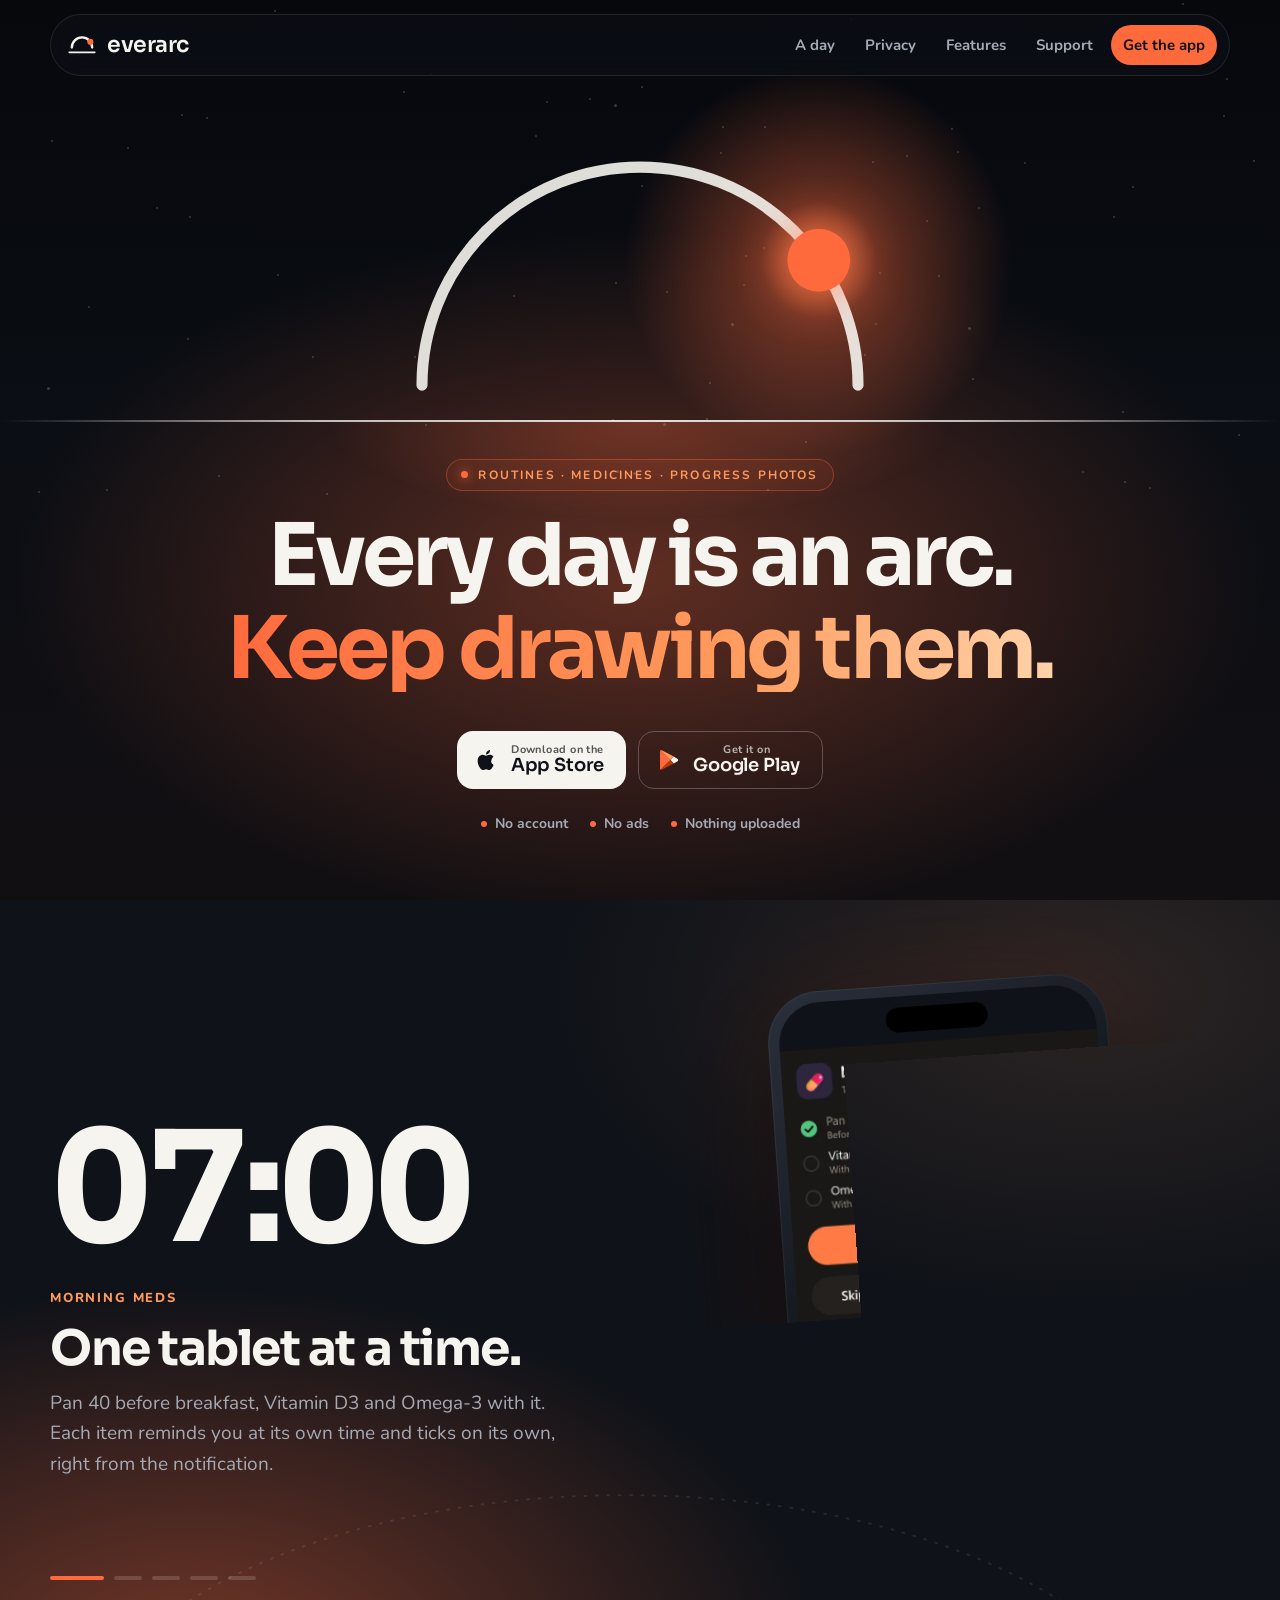
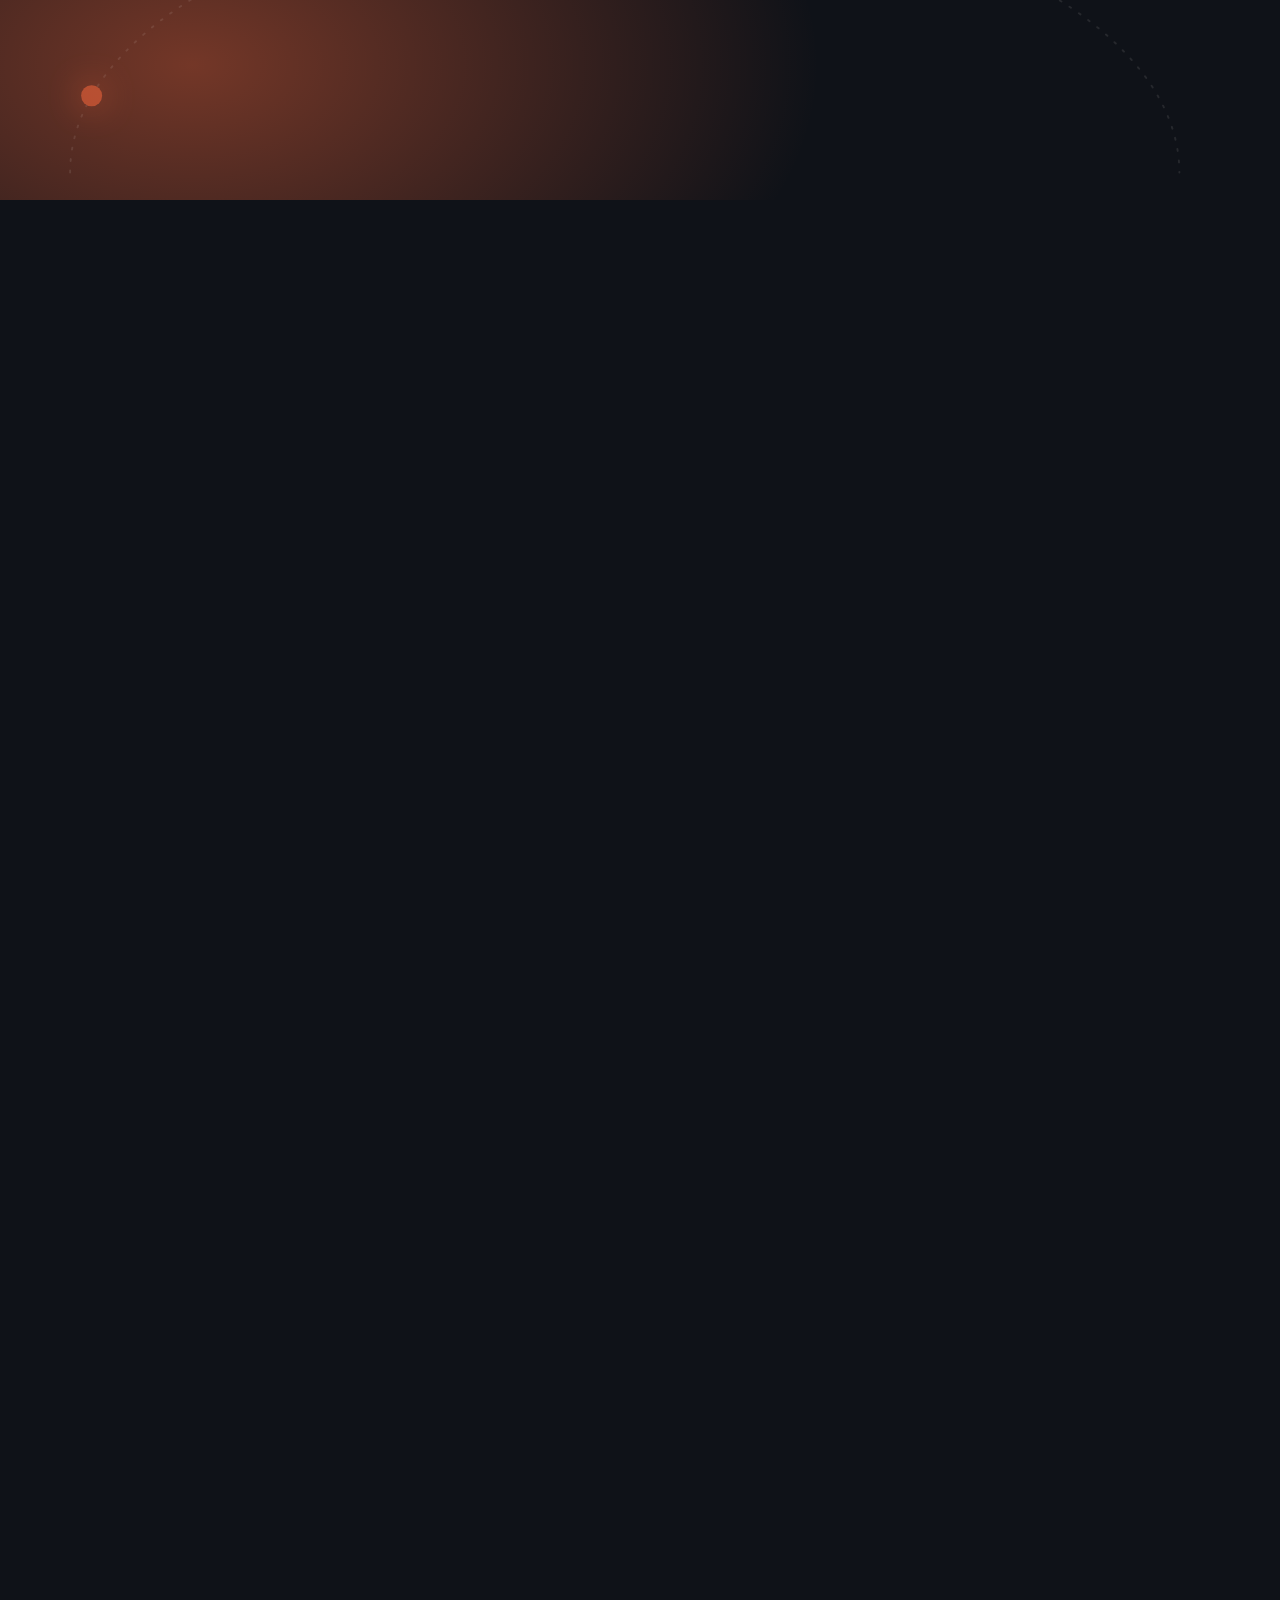
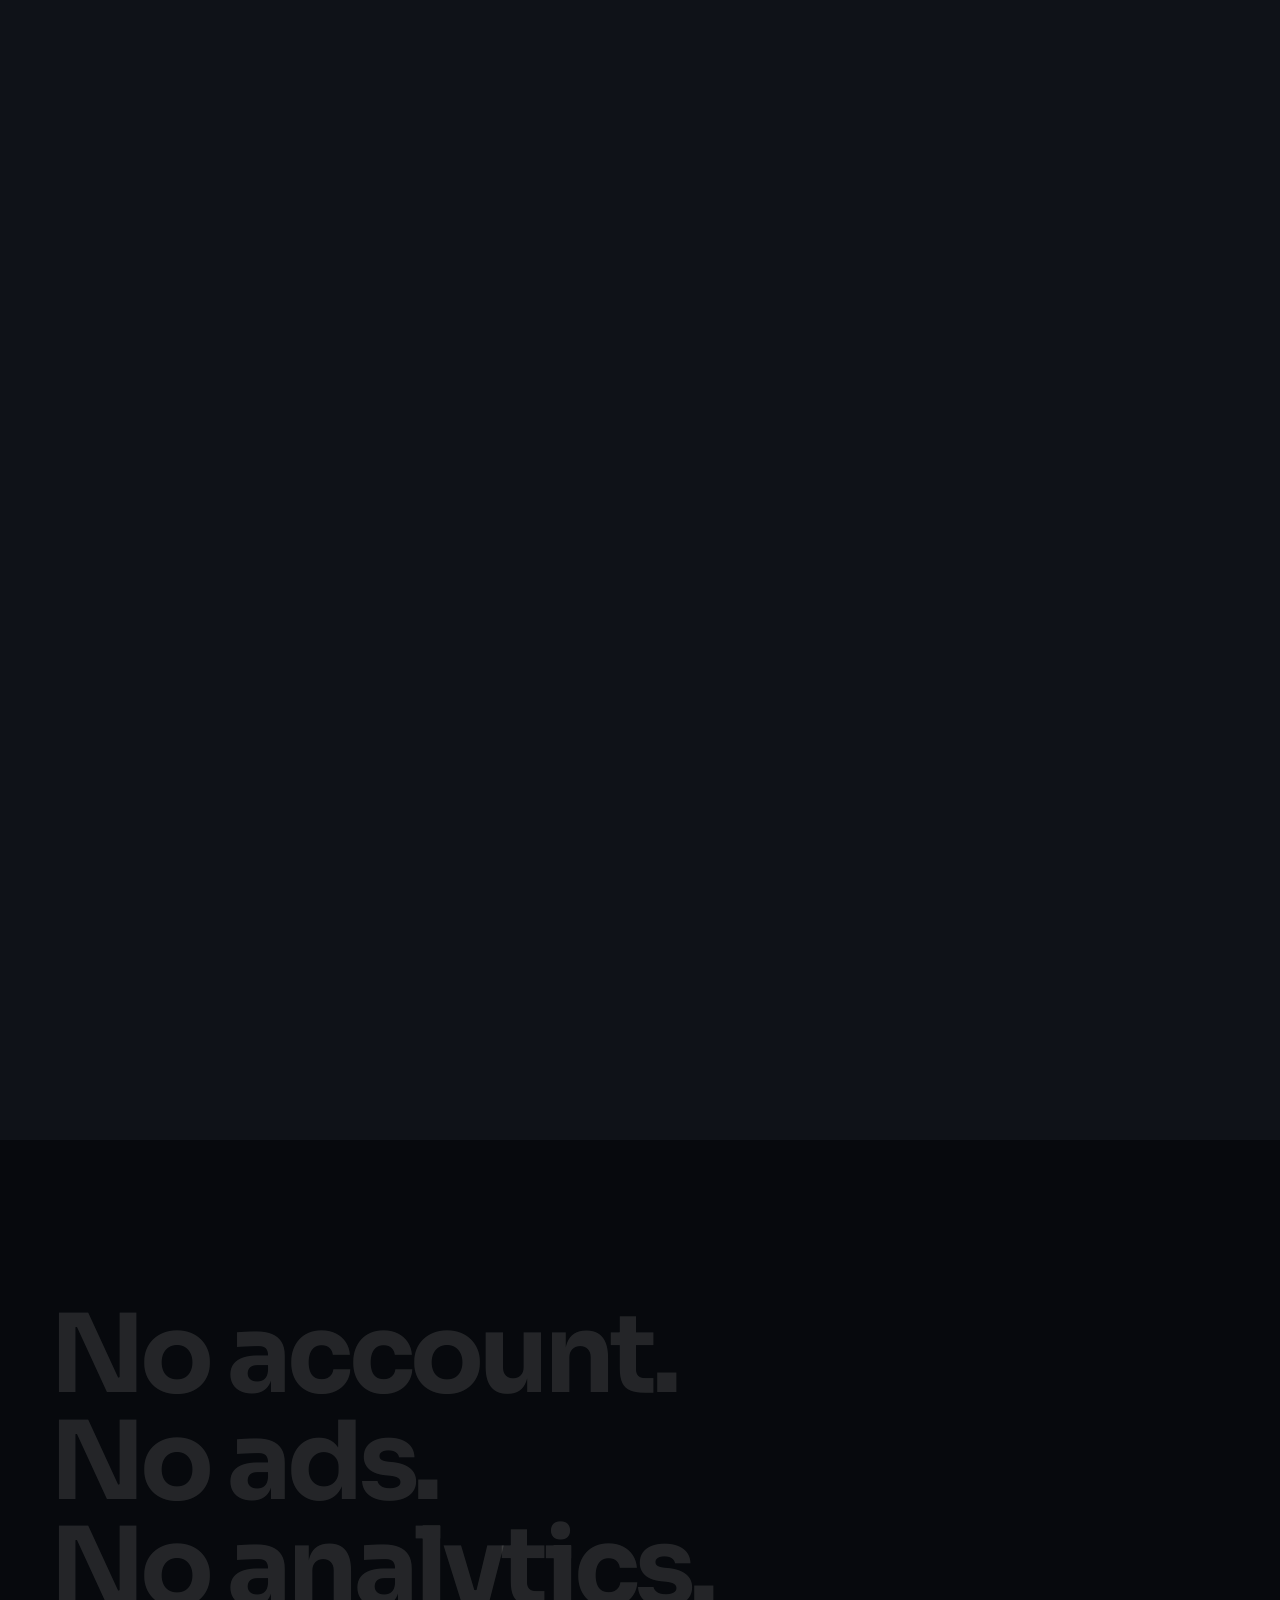
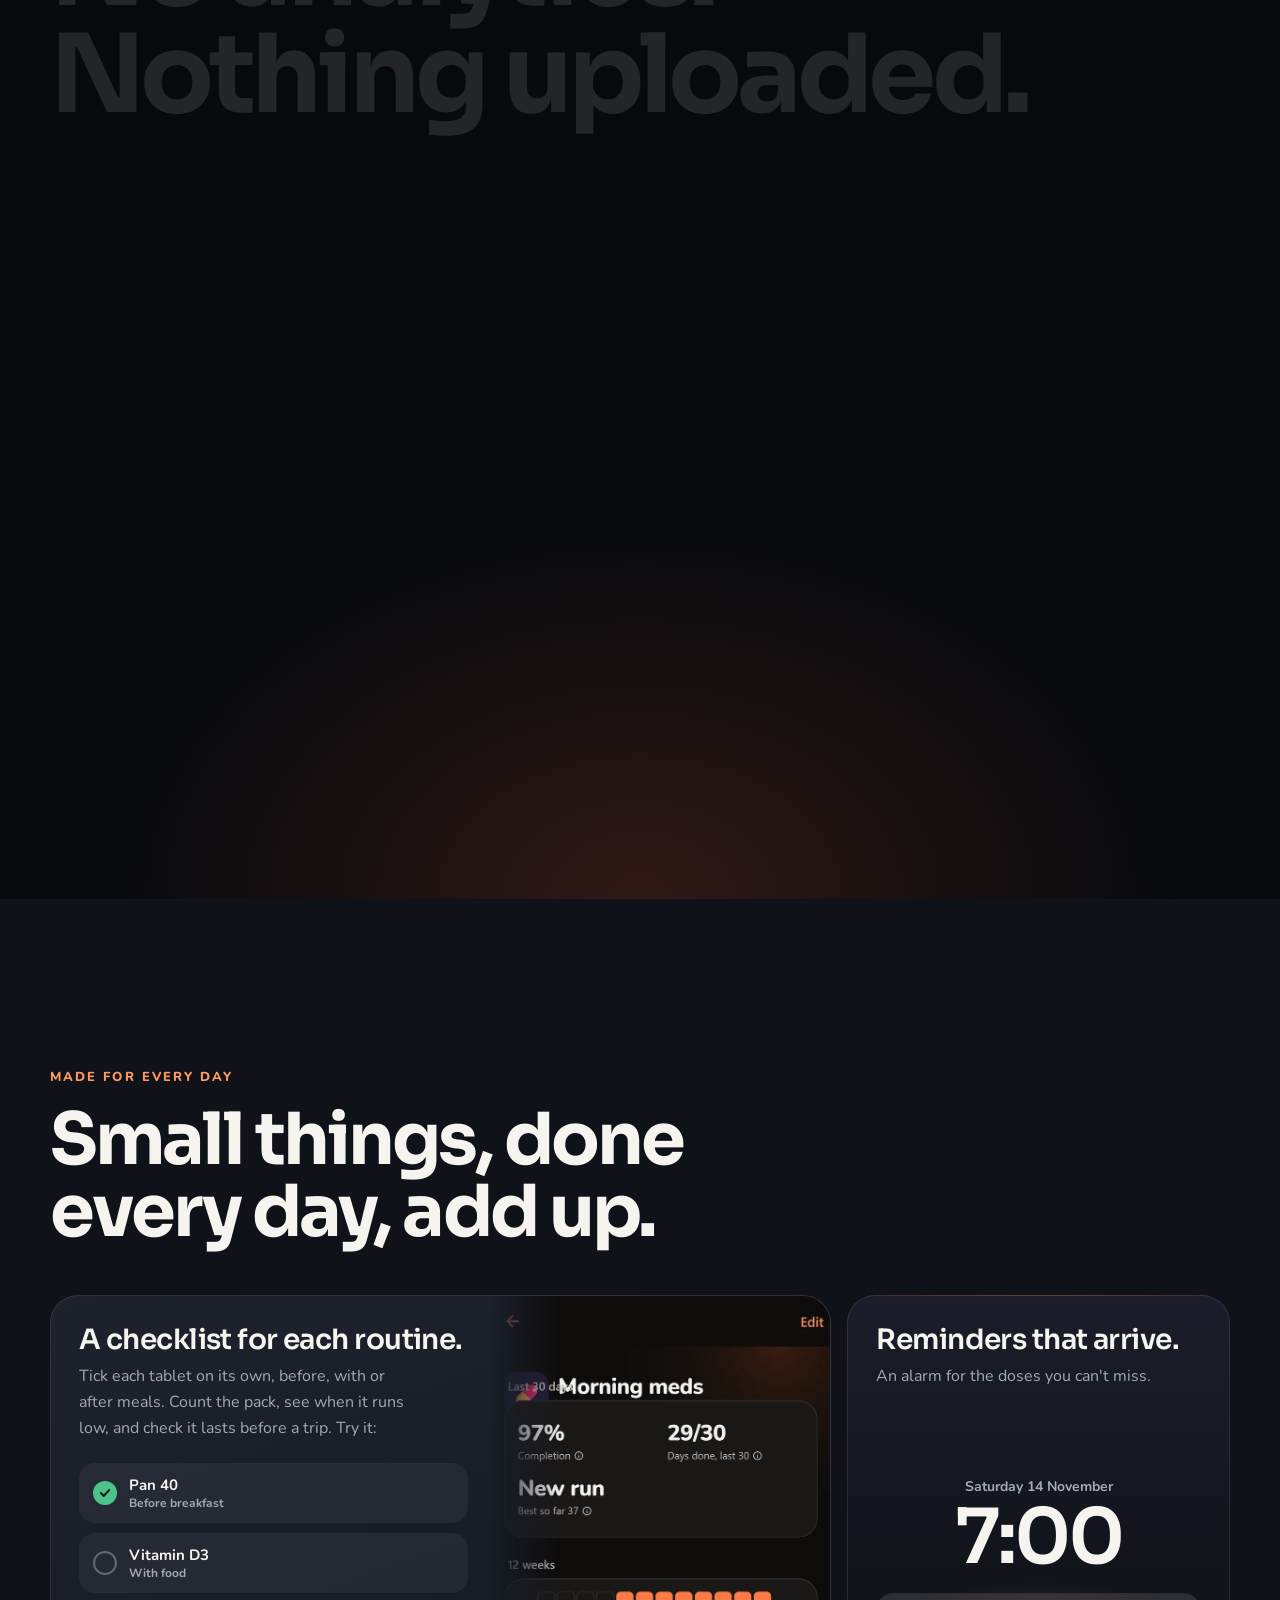
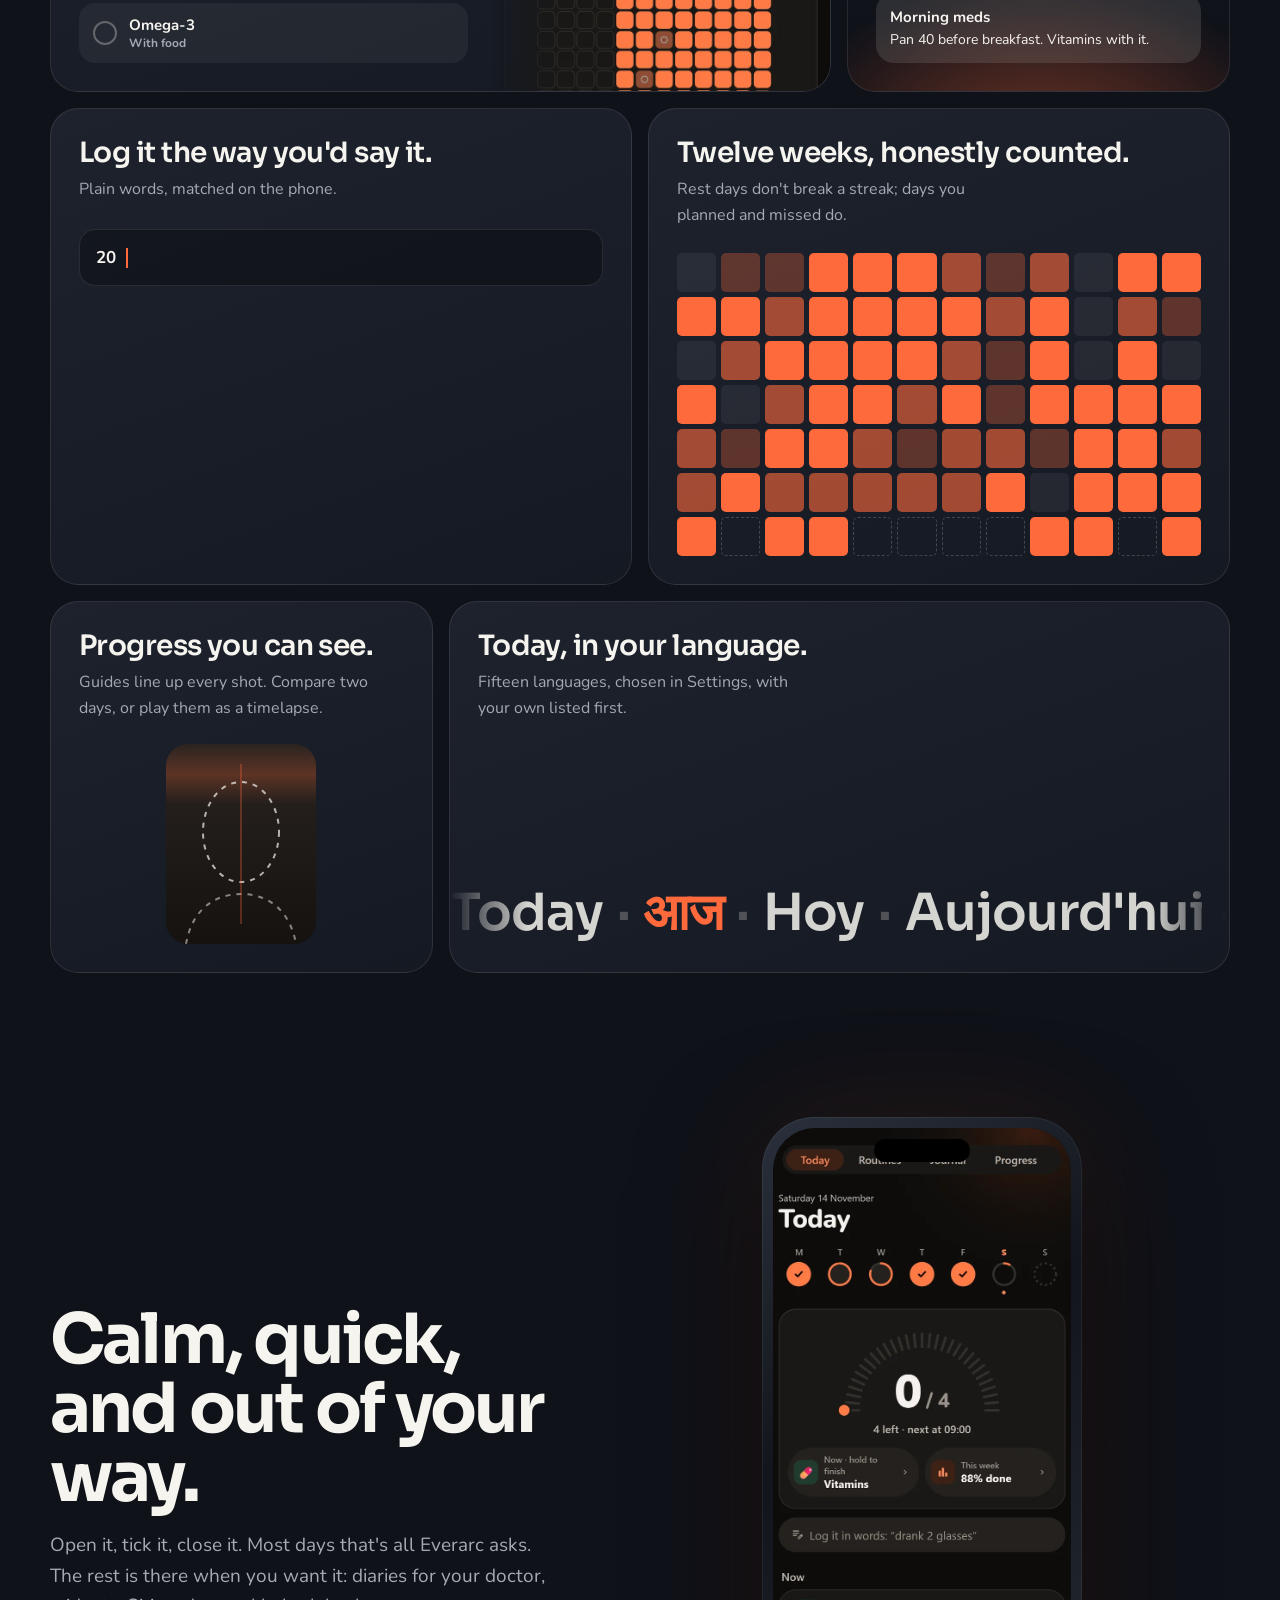
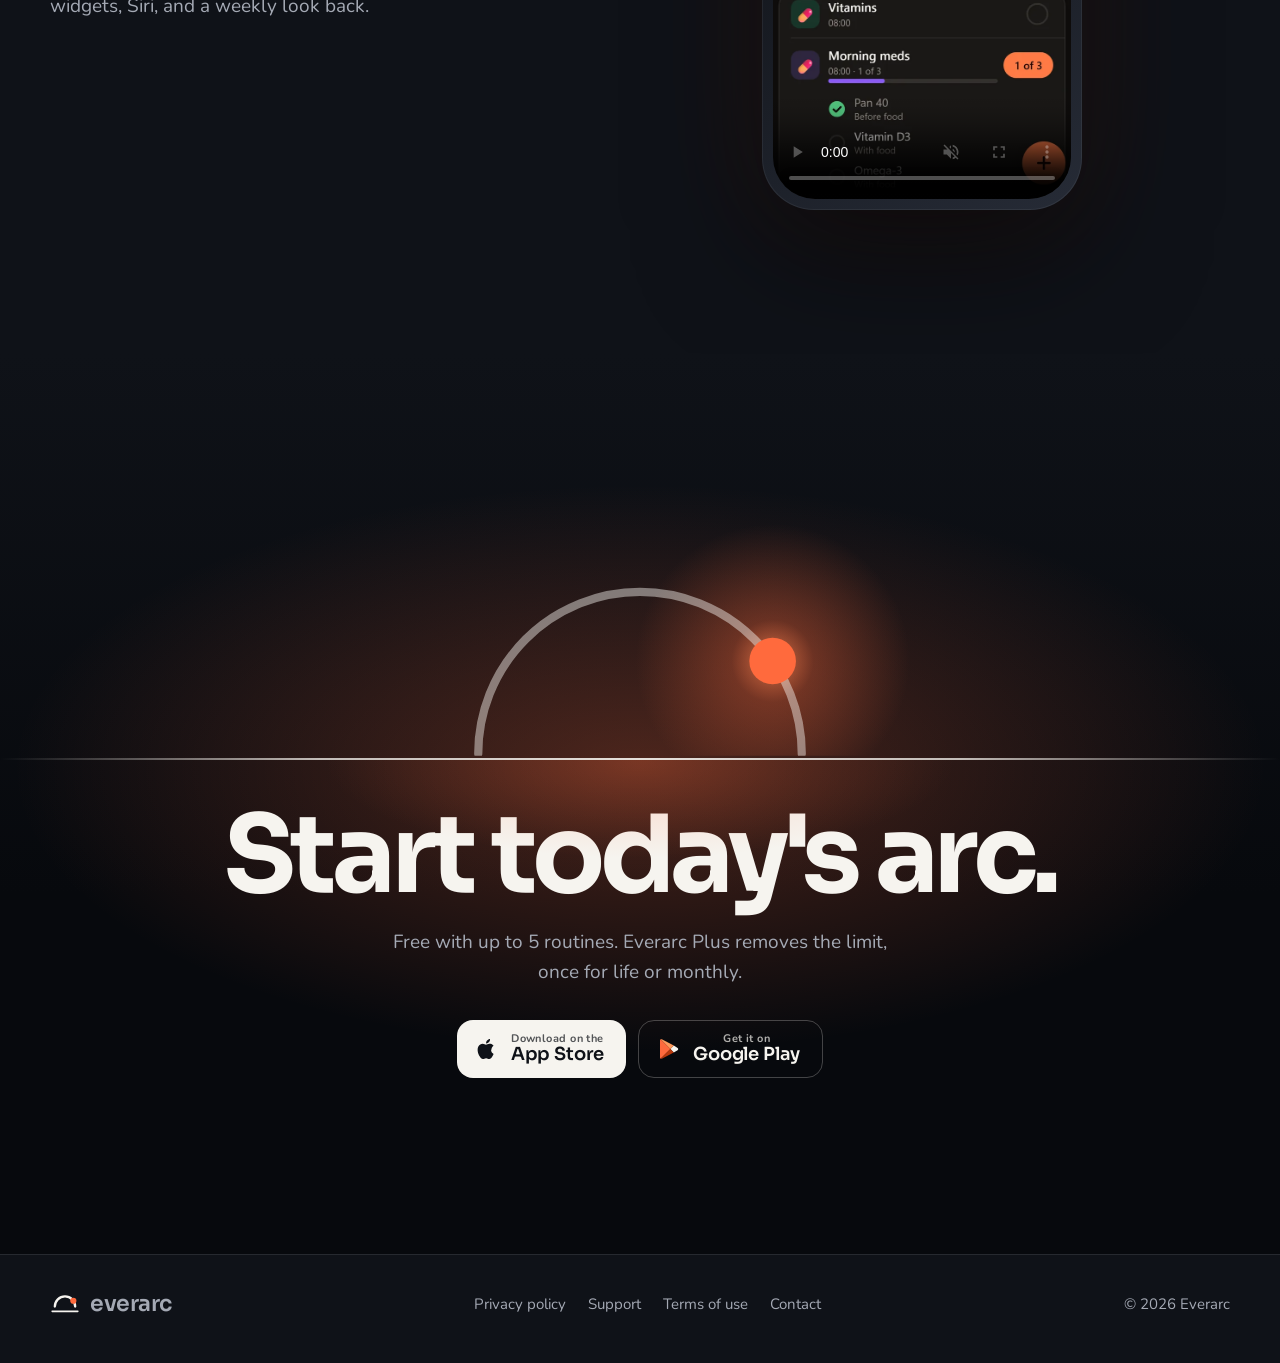
==== commit 0b558738: "The setting sun follows its circle down behind the horizon instead of dropping off the arc; the page" ====
--- a/index.html
+++ b/index.html
@@ -200,10 +200,10 @@
       <div class="sky2"></div>
       <div class="stars" data-stars="90"></div>
       <div class="wrap set-inner">
-        <svg class="sunart setart" viewBox="210 300 604 340" aria-hidden="true">
+        <svg class="sunart setart" viewBox="210 300 604 306" aria-hidden="true">
           <defs>
             <radialGradient id="glow2"><stop offset="0" stop-color="#FF8A55" stop-opacity="0.8"/><stop offset="0.3" stop-color="#FF6A3D" stop-opacity="0.3"/><stop offset="1" stop-color="#FF6A3D" stop-opacity="0"/></radialGradient>
-            <clipPath id="aboveHorizon"><rect x="0" y="0" width="1100" height="640"/></clipPath>
+            <clipPath id="aboveHorizon"><rect x="0" y="0" width="1100" height="603"/></clipPath>
           </defs>
           <g clip-path="url(#aboveHorizon)">
             <circle id="setGlow" cx="705.3" cy="464.6" r="200" fill="url(#glow2)"/>
--- a/landing.css
+++ b/landing.css
@@ -22,7 +22,8 @@
 
 * { box-sizing: border-box; }
 html { -webkit-text-size-adjust: 100%; scroll-behavior: smooth; }
-body { margin: 0; background: var(--ink); color: var(--paper); font: 18px/1.6 var(--body); overflow-x: hidden; -webkit-font-smoothing: antialiased; }
+html, body { overflow-x: clip; }
+body { margin: 0; background: var(--ink); color: var(--paper); font: 18px/1.6 var(--body); -webkit-font-smoothing: antialiased; }
 img, video, svg { display: block; max-width: 100%; }
 a { color: inherit; }
 a:focus-visible, button:focus-visible { outline: 3px solid var(--ember); outline-offset: 4px; border-radius: 10px; }
@@ -193,7 +194,7 @@
 .finale .sky2 { position: absolute; inset: 0; z-index: -2; background: radial-gradient(70% 45% at 50% 46%, rgba(255, 106, 61, calc(0.28 - var(--set) * 0.22)), transparent 70%), linear-gradient(180deg, var(--ink), #07090d 60%); }
 .finale .stars { inset: 0 0 50% 0; opacity: calc(var(--set) * 0.9); }
 .set-inner { display: grid; justify-items: center; grid-template-columns: minmax(0, 1fr); }
-.set-inner .sunart { width: min(560px, 80vw, 46svh); }
+.set-inner .sunart { width: min(560px, 80vw, 46svh); margin-bottom: 0; }
 .set-inner .arc { opacity: 0.45; }
 .set-horizon { transform: none; animation: none; }
 .set-horizon::after { background: radial-gradient(50% 60% at 50% 0%, rgba(255, 106, 61, calc(0.25 - var(--set) * 0.2)), transparent 70%); }
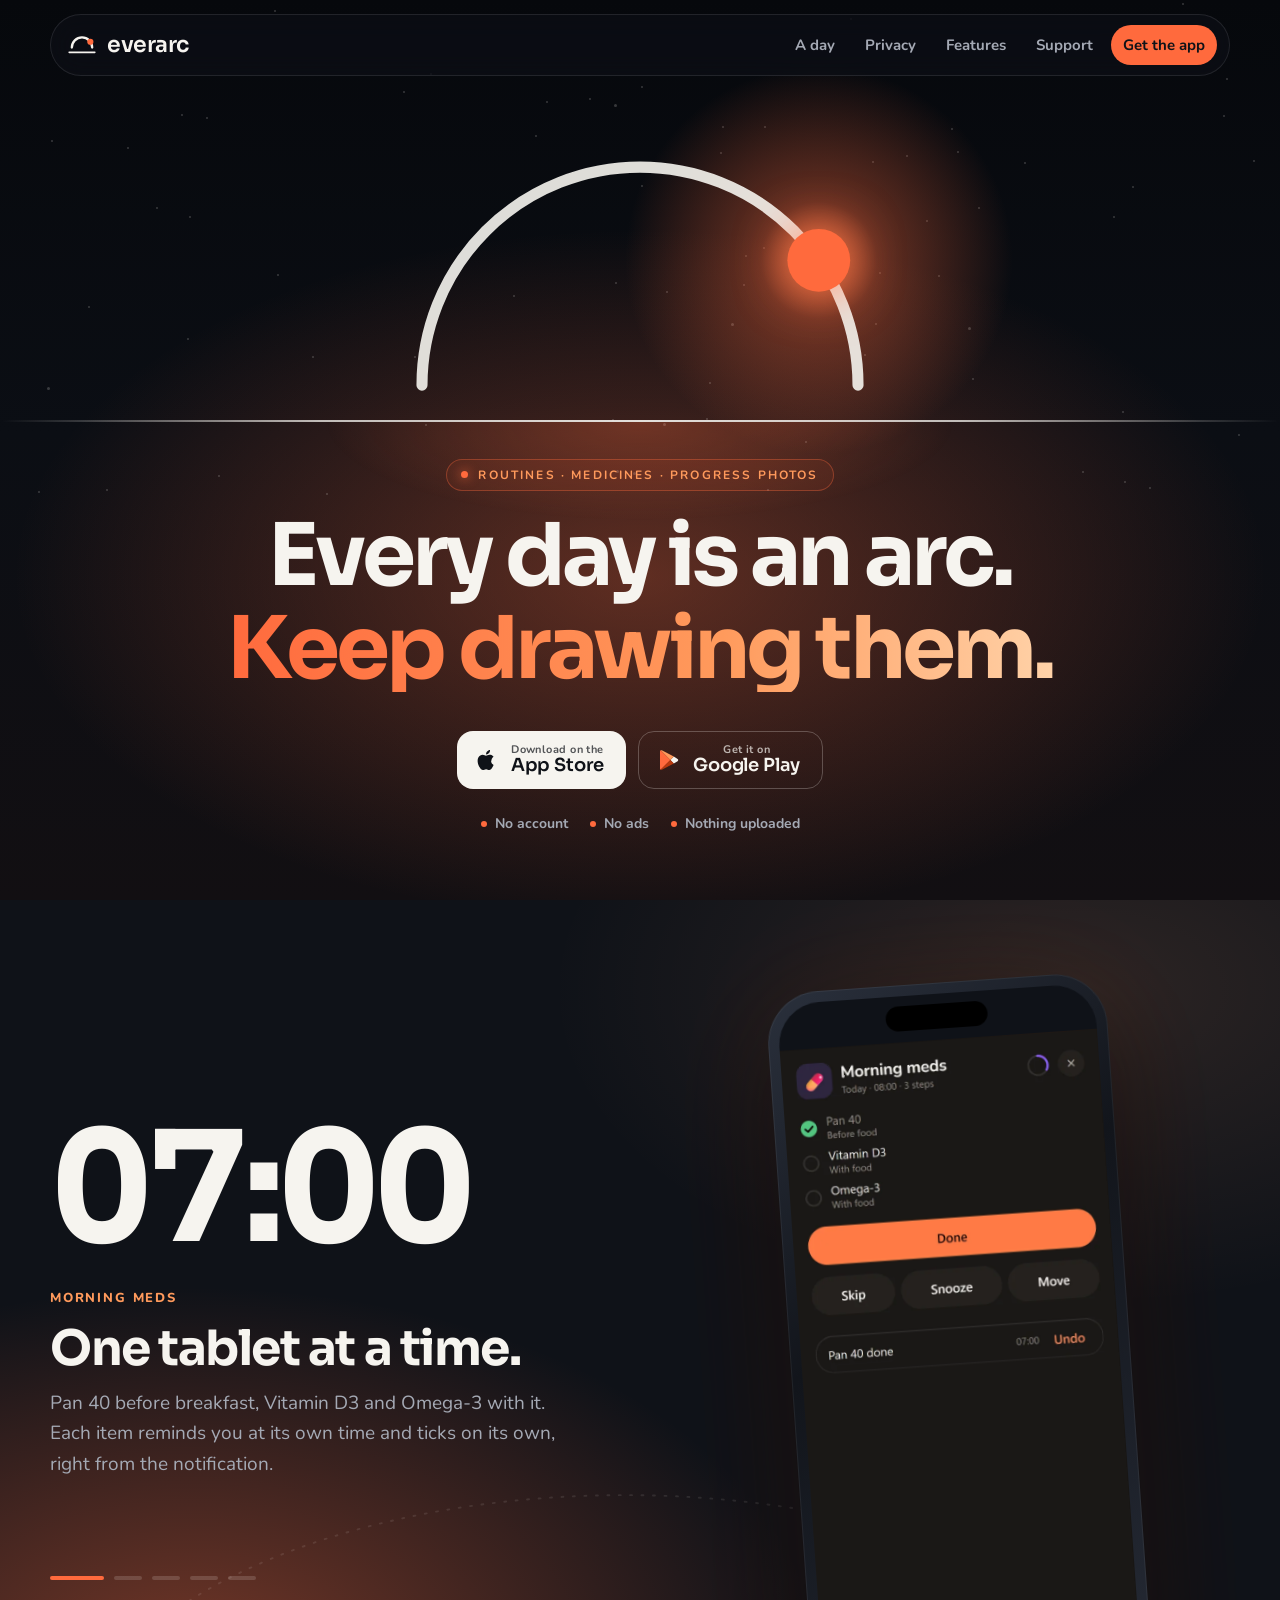
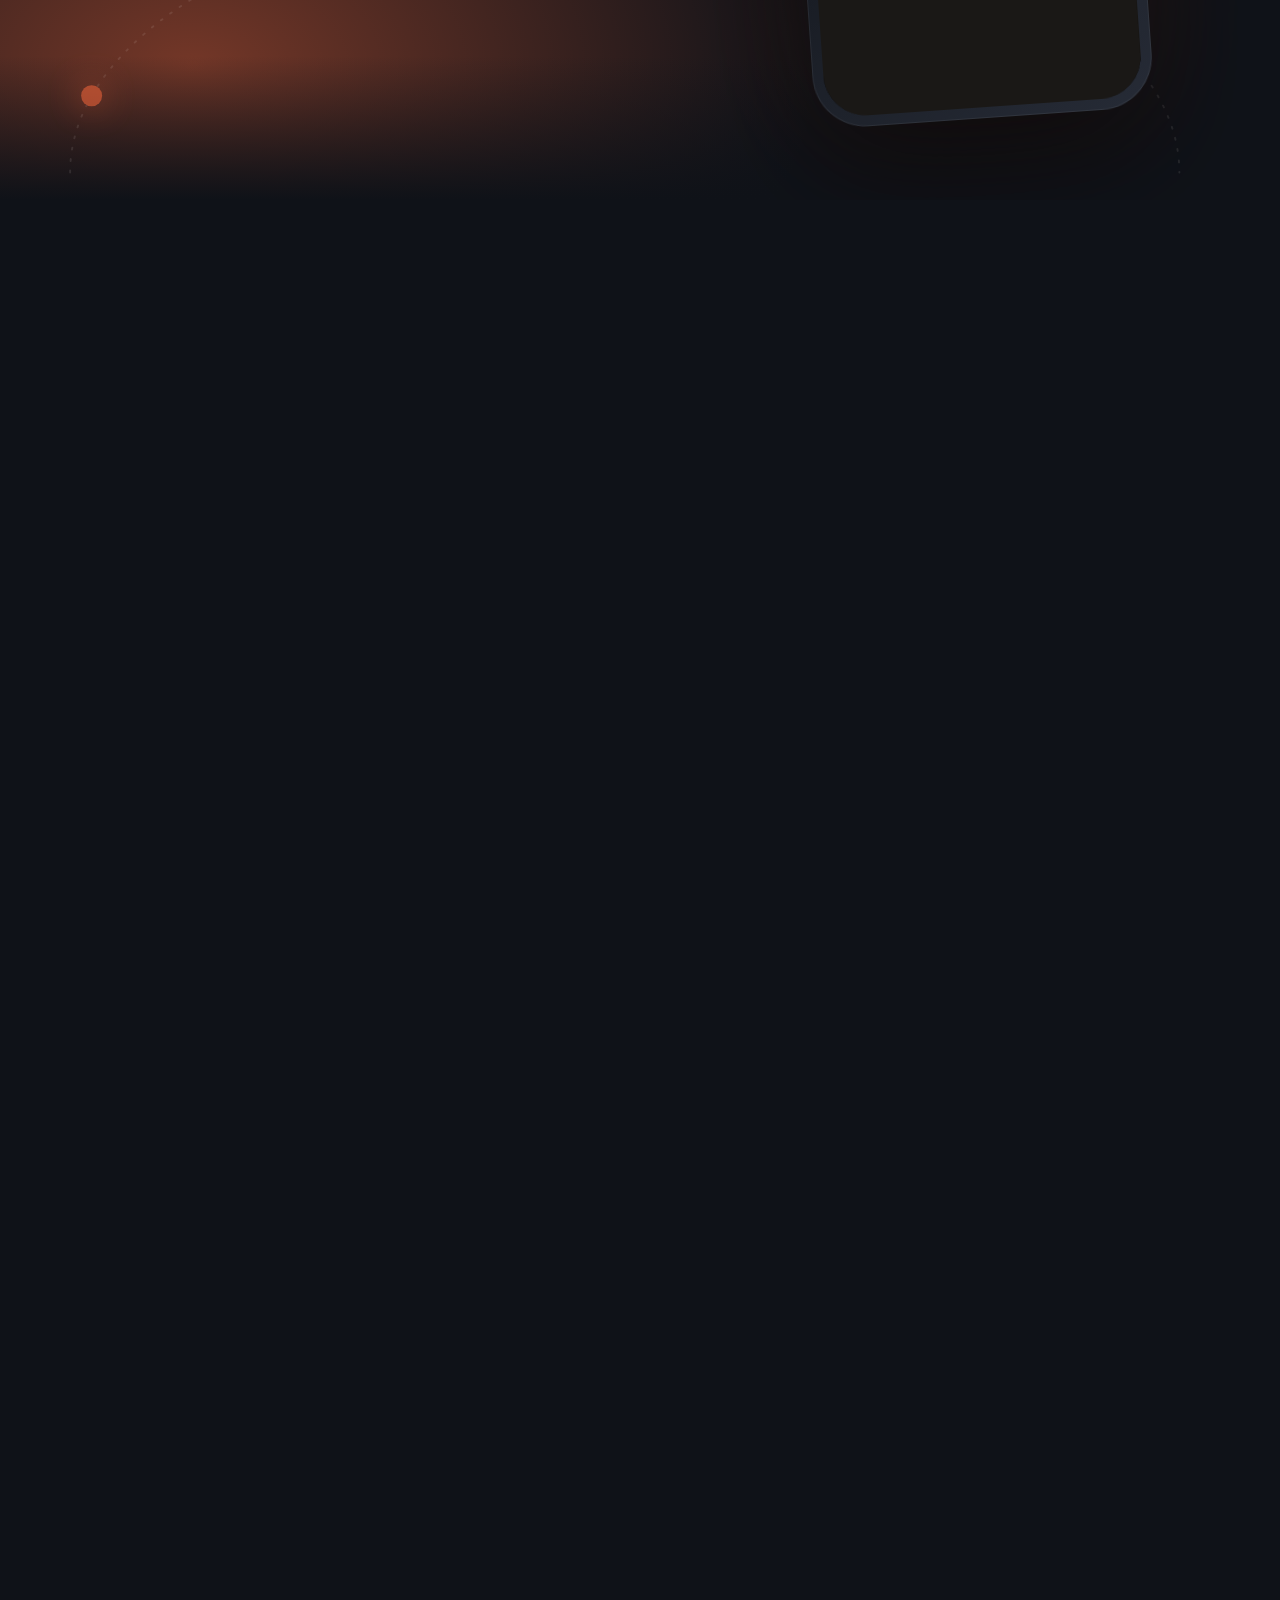
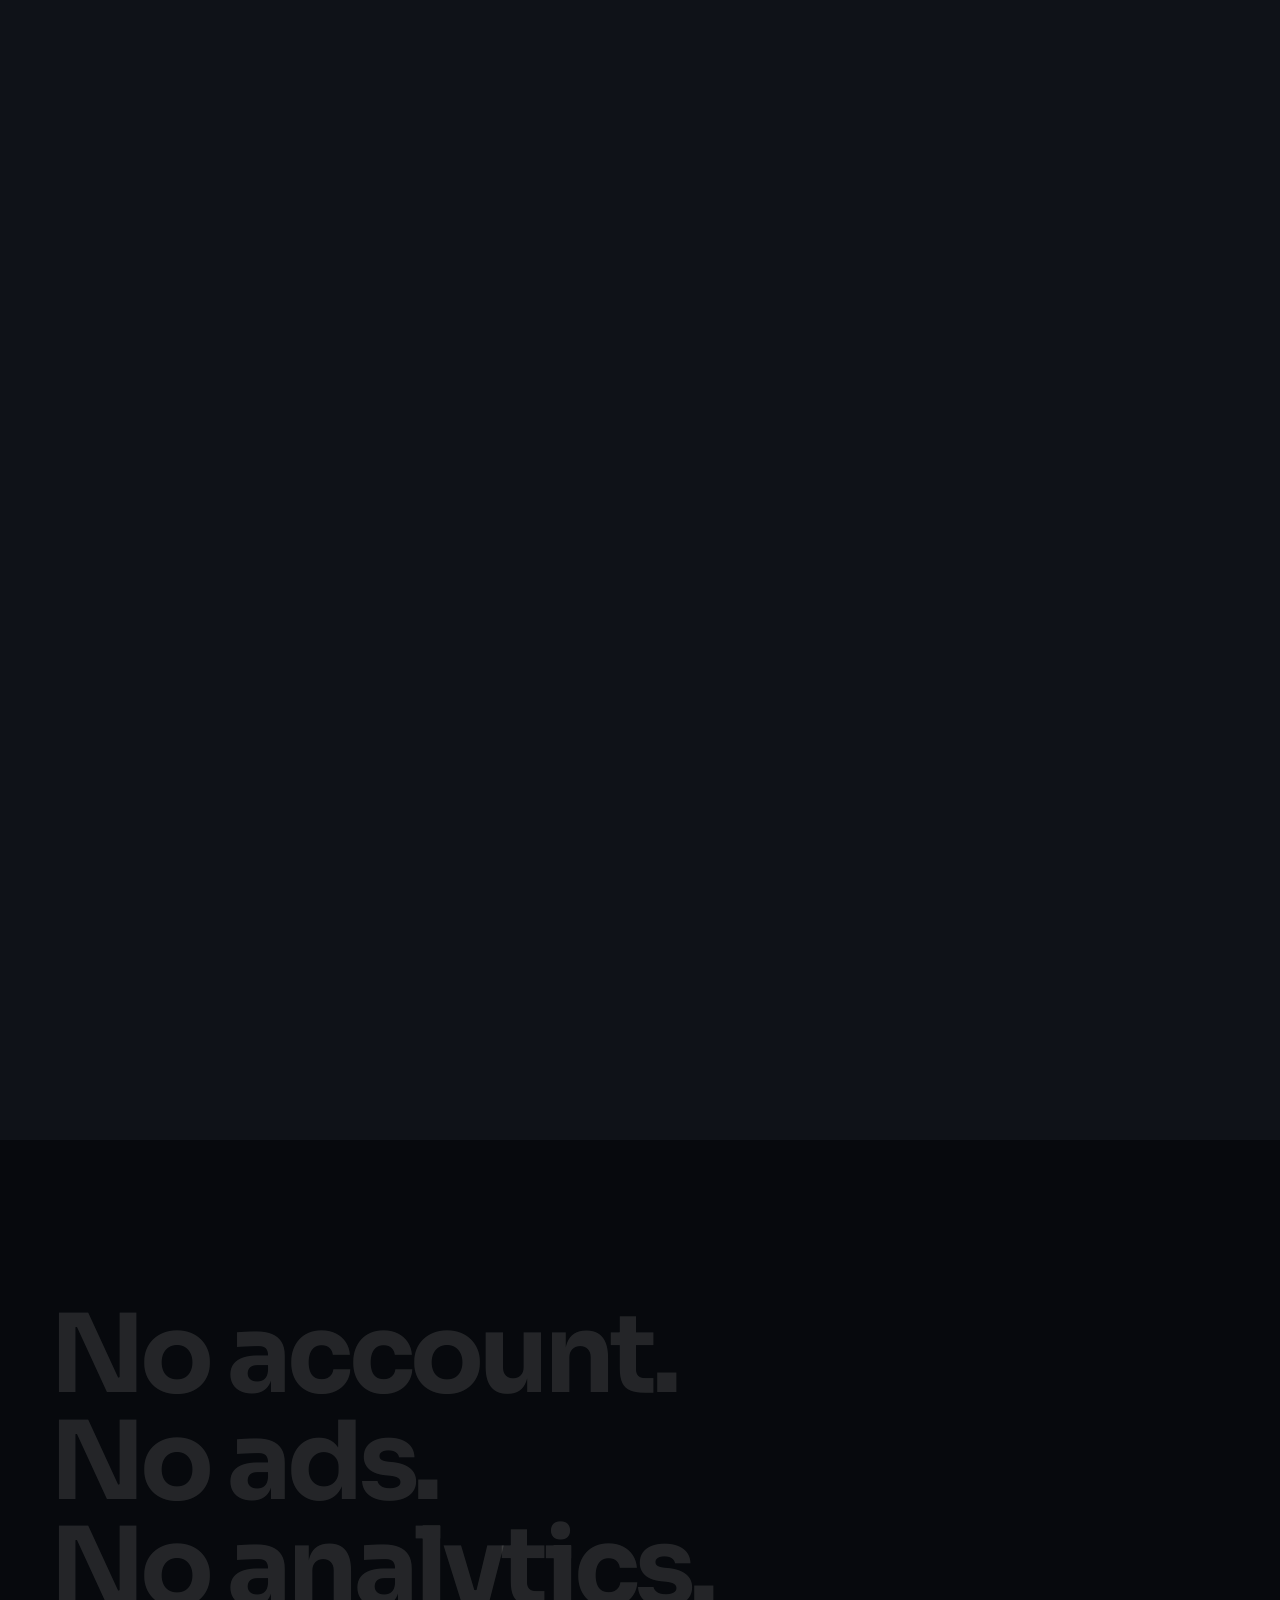
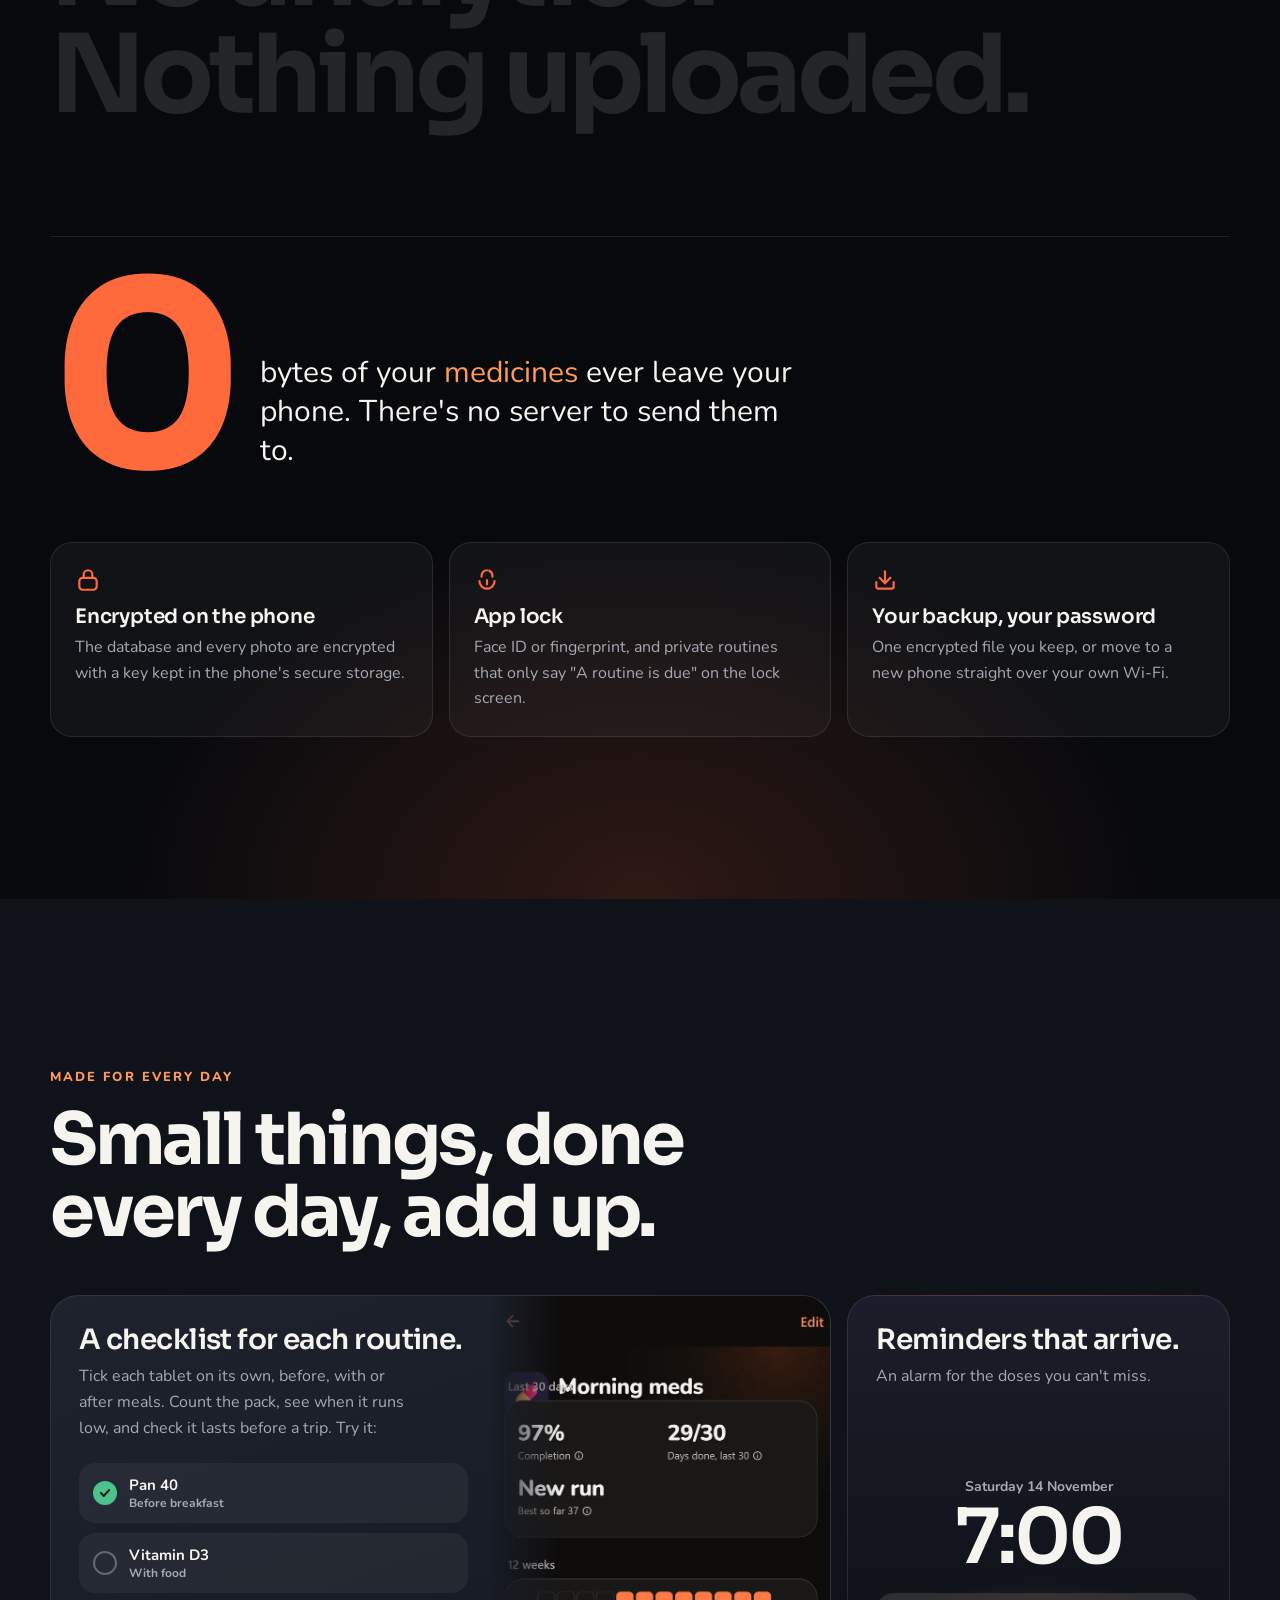
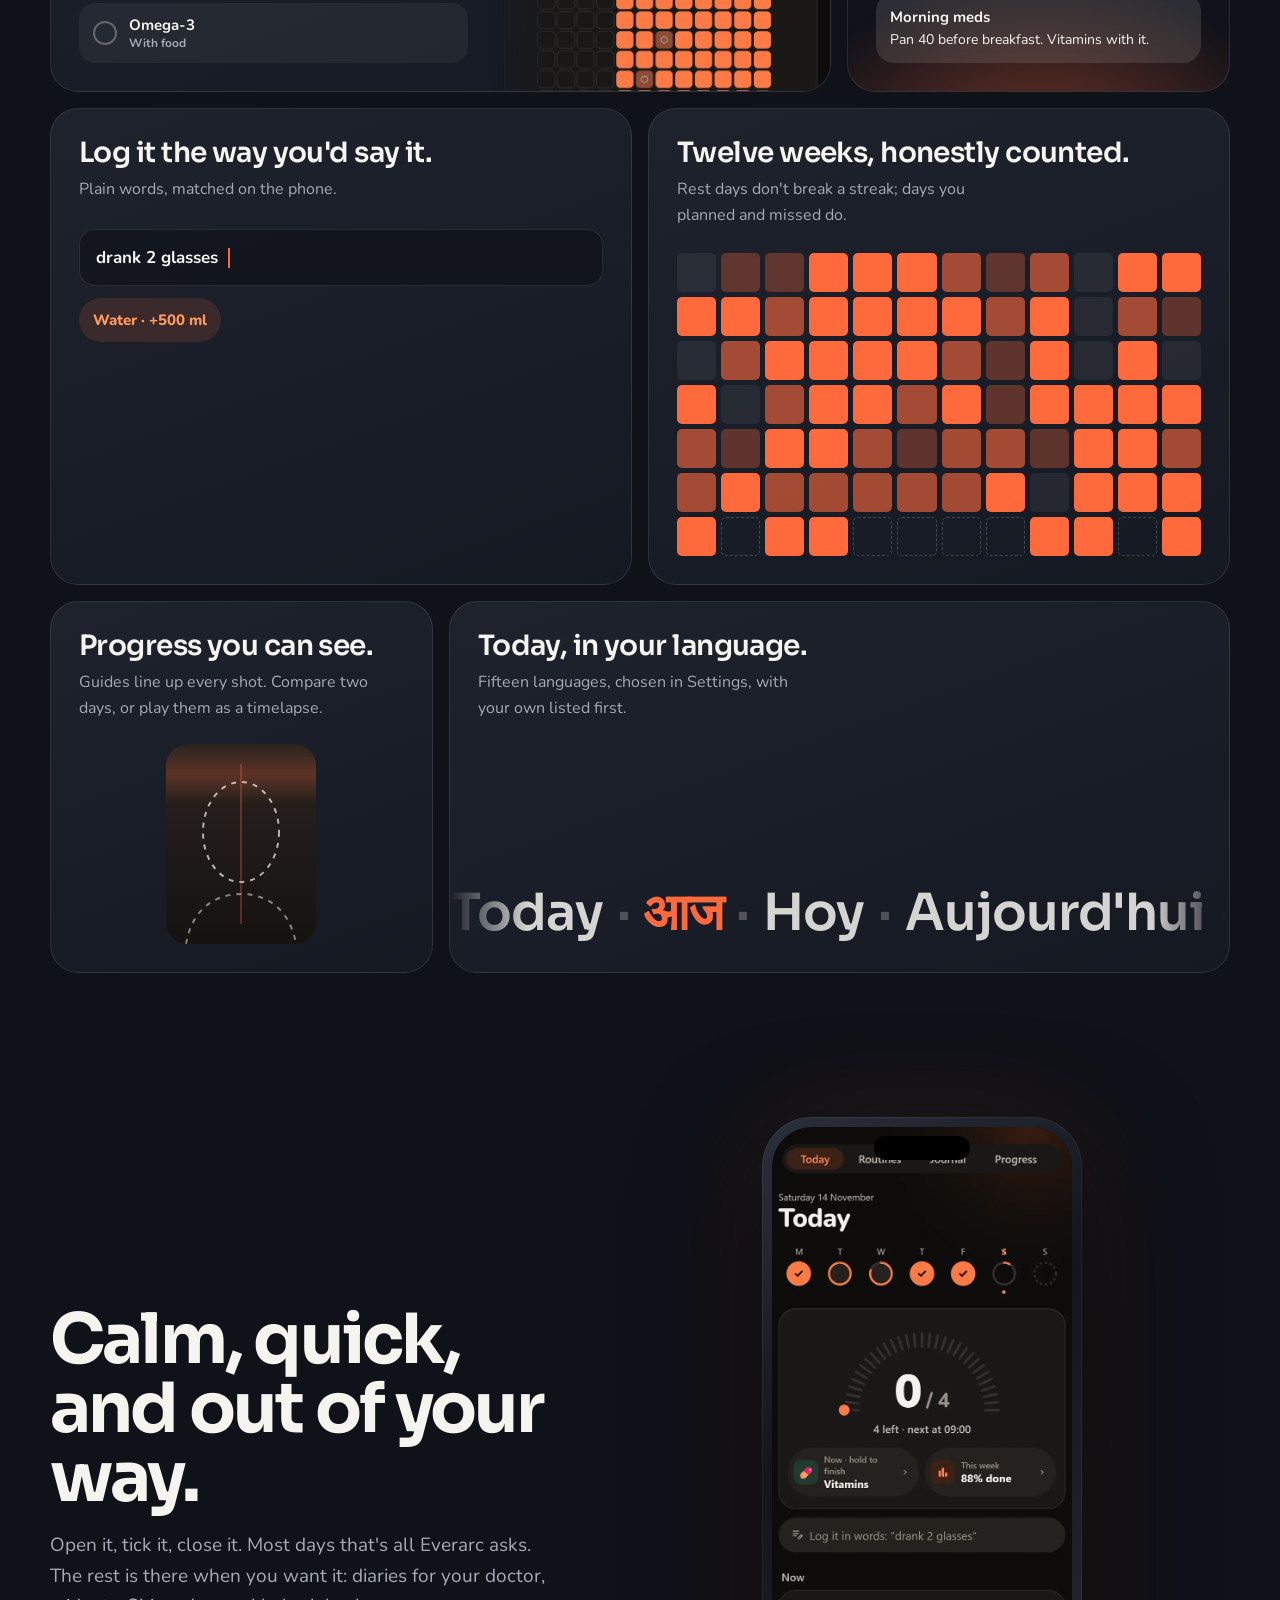
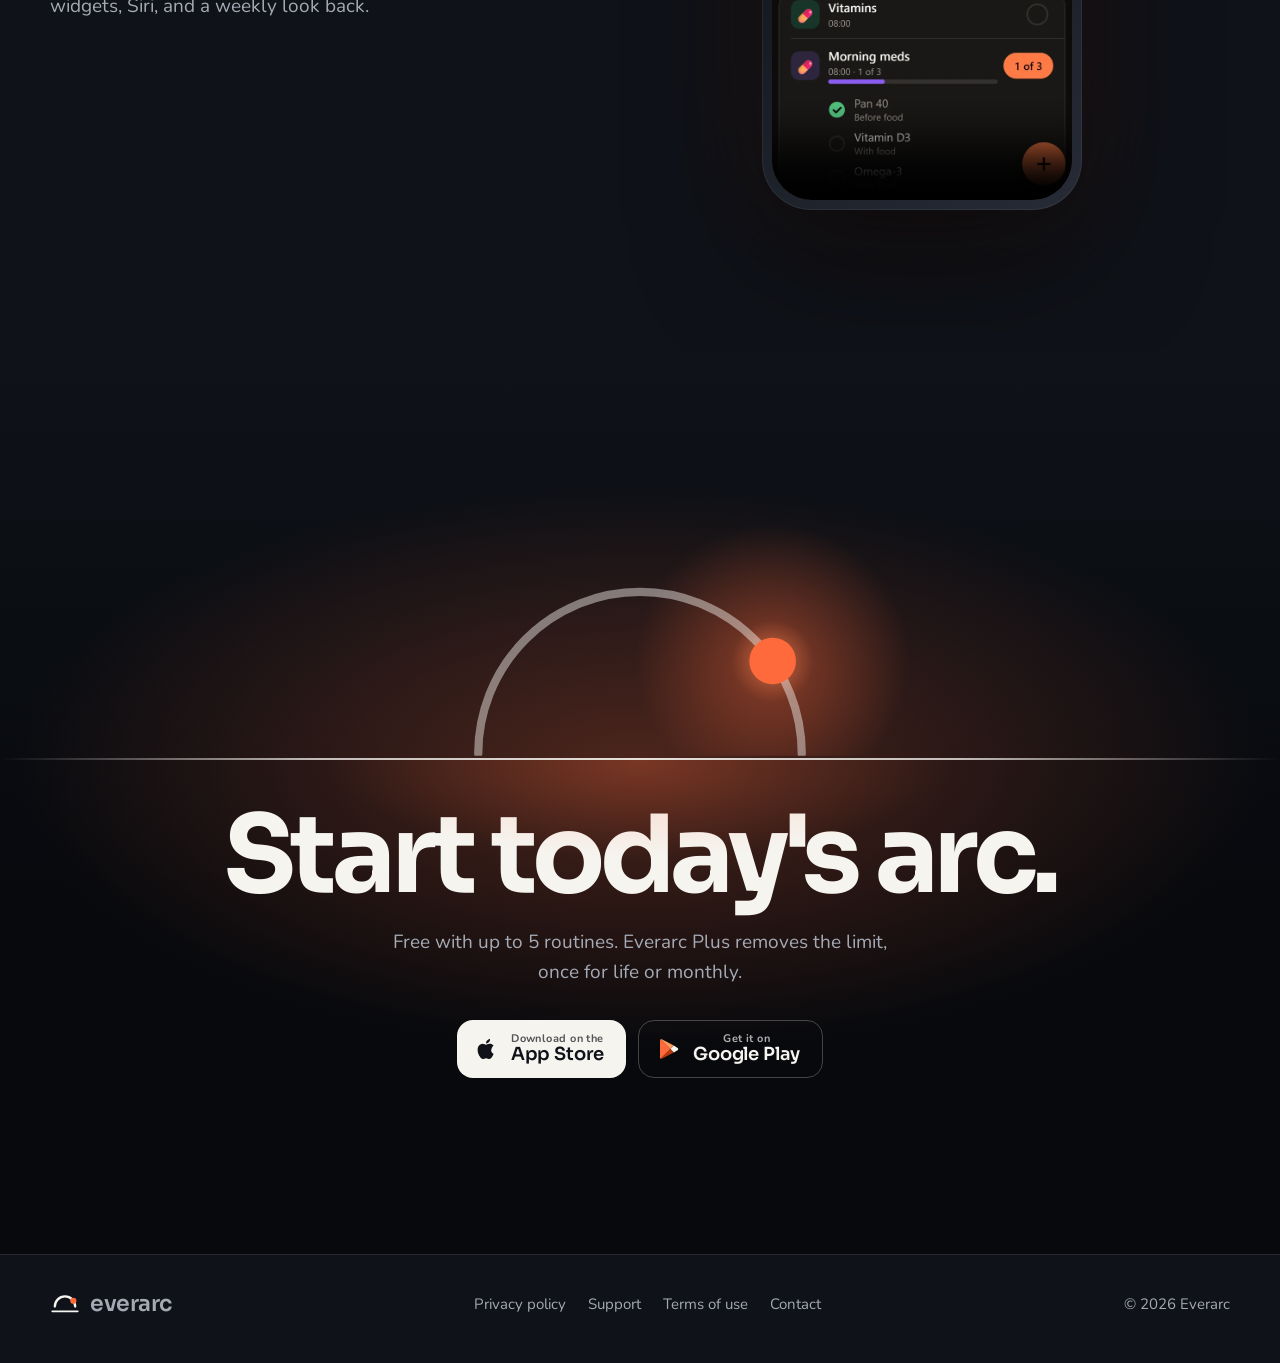
==== commit f4842670: "Stylesheets and the script carry a version, so a phone doesn't keep showing an old copy after an upd" ====
--- a/index.html
+++ b/index.html
@@ -10,7 +10,7 @@
   <link rel="apple-touch-icon" href="img/icon.png">
   <link rel="preload" href="fonts/sora-latin-700-normal.woff2" as="font" type="font/woff2" crossorigin>
   <link rel="preload" href="fonts/nunito-latin-700-normal.woff2" as="font" type="font/woff2" crossorigin>
-  <link rel="stylesheet" href="landing.css">
+  <link rel="stylesheet" href="landing.css?v=5">
   <meta property="og:title" content="Everarc · Every day is an arc">
   <meta property="og:description" content="Routines, medicine checklists and progress photos, kept encrypted on your phone. No account, no ads, nothing uploaded.">
   <meta property="og:image" content="https://mad-robot.github.io/Everarc/img/og.jpg">
@@ -232,6 +232,6 @@
     </div>
   </footer>
 
-  <script src="landing.js" defer></script>
+  <script src="landing.js?v=5" defer></script>
 </body>
 </html>
--- a/landing.css
+++ b/landing.css
@@ -82,6 +82,7 @@
 .day { position: relative; height: 560vh; --p: 0; }
 .day-stage { position: sticky; top: 0; height: 100svh; overflow: hidden; display: grid; align-items: center; }
 .day-sky { position: absolute; inset: 0; z-index: -1; transition: background 0.6s linear; background: radial-gradient(70% 60% at var(--gx, 20%) var(--gy, 80%), var(--g1, rgba(255, 106, 61, 0.35)), transparent 70%), radial-gradient(60% 50% at 85% 10%, var(--g2, rgba(120, 90, 255, 0.12)), transparent 70%), var(--ink); }
+.day-sky::after { content: ""; position: absolute; inset: auto 0 0; height: 16%; background: linear-gradient(transparent, var(--ink)); }
 .day-arc { position: absolute; inset: auto 4% 2%; height: 34%; z-index: -1; overflow: visible; opacity: 0.55; }
 .day-arc path { fill: none; stroke: rgba(246, 244, 239, 0.18); stroke-width: 2; stroke-dasharray: 2 10; stroke-linecap: round; }
 .day-arc circle.sun { fill: var(--ember); filter: drop-shadow(0 0 18px var(--ember)); }
@@ -100,12 +101,12 @@
 .dots { display: flex; gap: 10px; margin-top: 34px; }
 .dots i { width: 28px; height: 4px; border-radius: 4px; background: rgba(246, 244, 239, 0.16); transition: background 0.4s, width 0.4s var(--ease); }
 .dots i.on { background: var(--ember); width: 54px; }
-.phone { position: relative; width: min(340px, 78vw); aspect-ratio: 1290 / 2796; margin-inline: auto; border-radius: 52px; padding: 11px; background: linear-gradient(145deg, #2a303c, #12151b 40%, #262b36); box-shadow: 0 0 0 1px rgba(255, 255, 255, 0.06) inset, 0 40px 120px rgba(0, 0, 0, 0.6), 0 0 120px rgba(255, 106, 61, 0.12); }
-.phone .screen { position: relative; width: 100%; height: 100%; border-radius: 42px; overflow: hidden; background: #0f1218; }
+.phone { --w: min(340px, 78vw, 38svh); position: relative; width: var(--w); aspect-ratio: 1290 / 2796; margin-inline: auto; border-radius: calc(var(--w) * 0.155); padding: calc(var(--w) * 0.032); background: linear-gradient(145deg, #2a303c, #12151b 40%, #262b36); box-shadow: 0 0 0 1px rgba(255, 255, 255, 0.06) inset, 0 40px 120px rgba(0, 0, 0, 0.6), 0 0 120px rgba(255, 106, 61, 0.12); }
+.phone .screen { position: relative; width: 100%; height: 100%; border-radius: calc(var(--w) * 0.125); overflow: hidden; background: #0f1218; }
 .phone .screen img { position: absolute; inset: 6.5% 0 auto; width: 100%; height: 93.5%; object-fit: cover; object-position: top; clip-path: inset(100% 0 0 0); transform: translateY(6%) scale(1.02); transition: clip-path 0.9s var(--ease), transform 1.1s var(--ease); z-index: 0; }
 .phone .screen img.was { clip-path: inset(0 0 0 0); transform: none; z-index: 1; transition: none; }
 .phone .screen img.on { clip-path: inset(0 0 0 0); transform: none; z-index: 2; }
-.phone .island { position: absolute; top: 22px; left: 50%; width: 30%; height: 3.4%; transform: translateX(-50%); border-radius: 999px; background: #000; z-index: 2; }
+.phone .island { position: absolute; top: calc(var(--w) * 0.062); left: 50%; width: 30%; height: 3.4%; transform: translateX(-50%); border-radius: 999px; background: #000; z-index: 2; }
 .phone-wrap { position: relative; transform: rotate(calc(-4deg + var(--p) * 8deg)) translateY(calc(var(--p) * -20px)); transition: transform 0.2s linear; }
 
 /* ---------- privacy ---------- */
@@ -186,8 +187,8 @@
 .film-grid { display: grid; grid-template-columns: 0.9fr 1.1fr; gap: 60px; align-items: center; }
 .film h2 { font: 700 clamp(38px, 5.4vw, 72px)/1 var(--display); letter-spacing: -0.04em; margin: 0 0 18px; }
 .film p { color: var(--muted); font-size: 19px; margin: 0; max-width: 46ch; }
-.film .phone { width: min(320px, 72vw); }
-.film video { width: 100%; height: 100%; object-fit: cover; border-radius: 42px; }
+.film .phone { --w: min(320px, 72vw, 38svh); }
+.film video { width: 100%; height: 100%; object-fit: cover; border-radius: calc(var(--w) * 0.125); }
 
 /* ---------- finale: the sun finishes its arc and sets behind the horizon ---------- */
 .finale { position: relative; min-height: 100svh; display: grid; align-content: center; text-align: center; overflow: hidden; isolation: isolate; padding: 12svh 0 10svh; --set: 0; }
@@ -220,15 +221,16 @@
   .store { padding: 11px 16px 11px 14px; }
   .store strong { font-size: 16px; }
   .day { height: 520vh; }
-  .day-grid { grid-template-columns: 1fr; gap: 10px; align-content: center; height: 100svh; padding-top: 76px; }
+  .day-grid { grid-template-columns: 1fr; gap: 6px; align-content: center; height: 100svh; padding-top: 64px; }
   .day-copy { order: 2; }
   .clock { font-size: clamp(56px, 16vw, 96px); }
-  .beats { min-height: 170px; margin-top: 8px; }
+  .beats { min-height: 190px; margin-top: 6px; }
   .beat h2 { font-size: clamp(26px, 7vw, 36px); margin-bottom: 8px; }
   .beat p { font-size: 16px; }
   .beat .tag { margin-bottom: 6px; }
   .dots { margin-top: 14px; }
-  .phone-wrap .phone { width: auto; height: min(46svh, 470px); }
+  .phone-wrap { transform: none; height: 45svh; overflow: hidden; display: grid; justify-items: center; align-items: start; padding-top: 6px; -webkit-mask-image: linear-gradient(#000 70%, transparent 98%); mask-image: linear-gradient(#000 70%, transparent 98%); }
+  .phone-wrap .phone { --w: min(66vw, 300px, 34svh); margin: 0; }
   .zero { grid-template-columns: 1fr; gap: 10px; }
   .locks { grid-template-columns: 1fr; }
   .bento { grid-template-columns: 1fr; }
